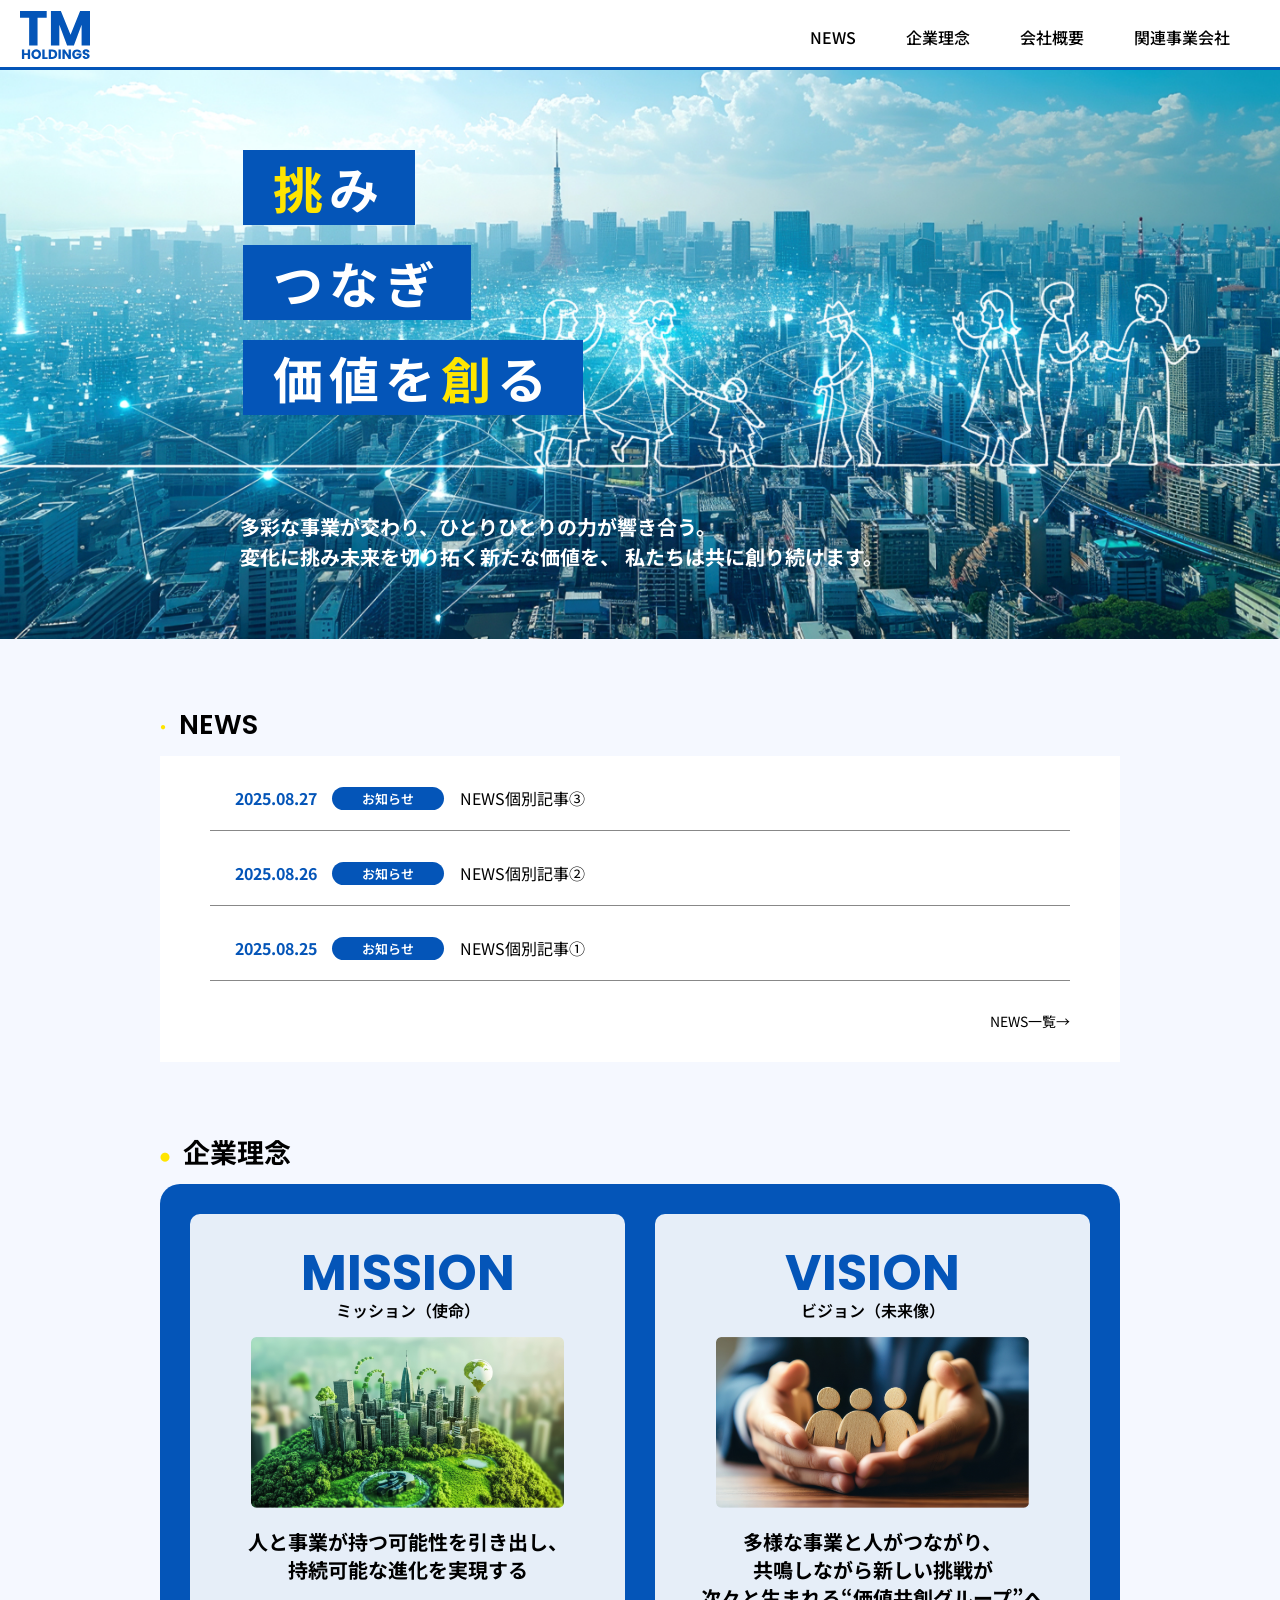
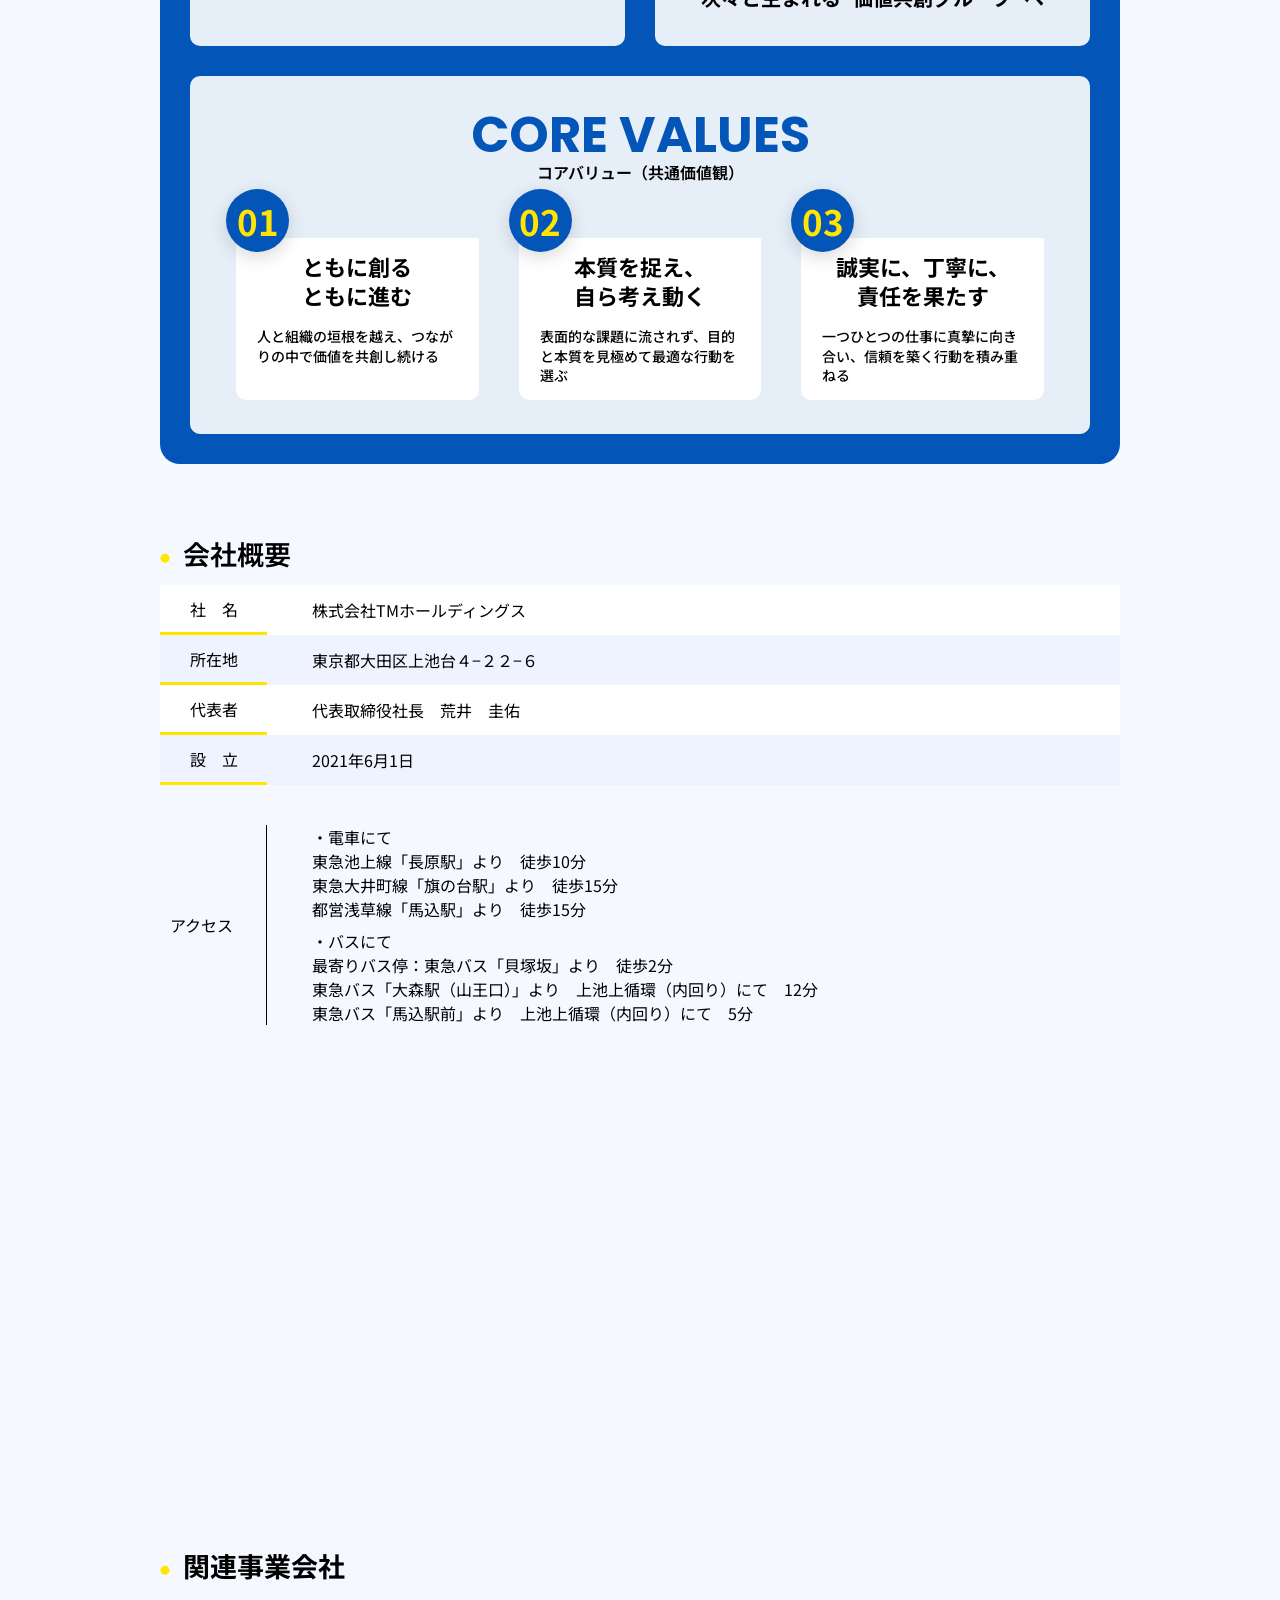
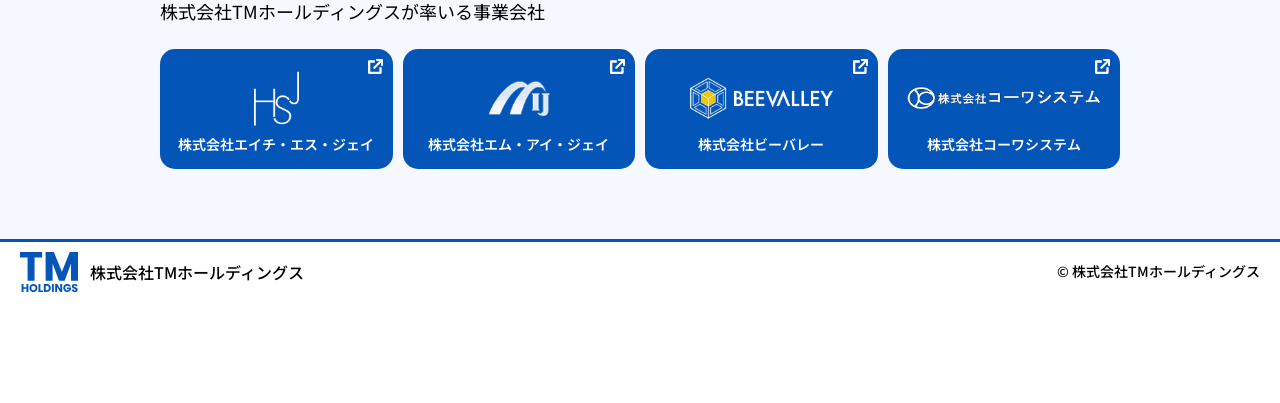
==== index.html @ 0bf6f1c7 "TMホールディングスをまるっとコピー" ====
<!DOCTYPE html>
<html lang="ja">
<head>
  <meta charset="UTF-8">
  <meta name="viewport" content="width=device-width, initial-scale=1.0">
  <meta http-equiv="X-UA-Compatible" content="ie=edge">
  <meta keywords="株式会社TMホールディングス">
  <meta name="description" content="株式会社TMホールディングスのコーポレートサイトです。">
  <link rel="icon" type="image/x-icon" href="favicon.ico">
  <link rel="stylesheet" href="css/common.css">
  <link href="https://fonts.googleapis.com/css2?family=Noto+Sans+JP:wght@500;700&family=Poppins:wght@500;700&display=swap" rel="stylesheet">
  <title>株式会社TMホールディングス</title>
</head>
<body>
  <div class="container">
    <header>
      <div class="header-inner">
        <h1 class="header-image">
          <a href="index.html"><img src="images/logo.svg" alt="株式会社TMホールディングス"></a>
        </h1>
        <button class="hamburger" aria-label="メニューを開く" aria-controls="global-nav" aria-expanded="false">
          <span class="hamburger__bar"></span>
          <span class="hamburger__bar"></span>
        </button>
        <nav id="global-nav">
          <ul>
            <li><a href="news/index.html">NEWS</a></li>
            <li><a href="#vision">企業理念</a></li>
            <li><a href="#overview">会社概要</a></li>
            <li><a href="#group">関連事業会社</a></li>
          </ul>
          <div class="nav-company-logo">
            <img src="images/logo.svg" alt="株式会社TMホールディングス">
          </div>
          <div class="nav-company-text">株式会社TMホールディングス</div>
        </nav>
      </div>
    </header>
    <main>
      <div id="main-image">
        <div id="main-text">
          <div><span>挑</span>み</div><br>
          <div>つなぎ</div><br>
          <div>価値を<span>創</span>る</div>
        </div>
        <div id="sub-text">
          多彩な事業が交わり、ひとりひとりの力が響き合う。<br>
          変化に挑み未来を切り拓く新たな価値を、<br class="pc">
          私たちは共に創り続けます。
        </div>
        <picture>
          <!-- メディアクエリは最終的には変えるので注意 -->
          <source media="(max-width: 1023px)" srcset="images/mainimg-sp.png">
          <img src="images/mainimage-pc.png" alt="株式会社TMホールディングス">
        </picture>
      </div>
      <section id="news">
        <h2>NEWS</h2>
        <div class="news-box">
          <ul class="news-list">
            <li class="news-item">
              <a href="news/news_20250827.html" class="news-link">
                <span class="news-date">2025.08.27</span>
                <span class="news-label">お知らせ</span>
                <span class="news-title">NEWS個別記事③</span>
              </a>
            </li>
            <li class="news-item">
              <a href="news/news_20250826.html" class="news-link">
                <span class="news-date">2025.08.26</span>
                <span class="news-label">お知らせ</span>
                <span class="news-title">NEWS個別記事②</span>
              </a>
            </li>
            <li class="news-item">
              <a href="news/news_20250825.html" class="news-link">
                <span class="news-date">2025.08.25</span>
                <span class="news-label">お知らせ</span>
                <span class="news-title">NEWS個別記事①</span>
              </a>
            </li>
          </ul>
          <div class="news-more">
            <a href="news/index.html" class="more-link">NEWS一覧→</a>
          </div>
        </div>
      </section>
      <section id="vision">
        <h2>企業理念</h2>
        <div class="vision-box">
          <article>
            <h3>MISSION</h3>
            <h4>ミッション（使命）</h4>
            <img src="images/img-mission.png" alt="MISSION">
            <p>
              人と事業が持つ可能性を引き出し、<br>
              持続可能な進化を実現する
            </p>
          </article>
          <article>
            <h3>VISION</h3>
            <h4>ビジョン（未来像）</h4>
            <img src="images/img-vision.png" alt="VISION">
            <p>
              多様な事業と人がつながり、<br>
              共鳴しながら新しい挑戦が<br>
              次々と生まれる“価値共創グループ”へ
            </p>
          </article>
          <article>
            <h3>CORE VALUES</h3>
            <h4>コアバリュー（共通価値観）</h4>
            <div class="value-list">
              <!-- Item 1 -->
              <div class="value-item">
                <div class="value-item-image">
                  <picture>
                    <source media="(max-width: 1023px)" srcset="images/img-core-01-sp.png">
                    <img src="images/img-core-01-pc.png" alt="つながる人々のイメージ" />
                  </picture>
                  <div class="value-item-number">01</div>
                </div>
                <div class="value-item-content">
                  <p class="value-item-title">ともに創る<br>ともに進む</p>
                  <p class="value-item-text">
                    人と組織の垣根を越え、つながりの中で価値を共創し続ける
                  </p>
                </div>
              </div>

              <!-- Item 2 -->
              <div class="value-item">
                <div class="value-item-image">
                  <picture>
                    <source media="(max-width: 1023px)" srcset="images/img-core-02-sp.png">
                    <img src="images/img-core-02-pc.png" alt="考え込むビジネスマンのイメージ" />
                  </picture>
                  <div class="value-item-number">02</div>
                </div>
                <div class="value-item-content">
                  <p class="value-item-title">本質を捉え、<br>自ら考え動く</p>
                  <p class="value-item-text">
                    表面的な課題に流されず、目的と本質を見極めて最適な行動を選ぶ
                  </p>
                </div>
              </div>

              <!-- Item 3 -->
              <div class="value-item">
                <div class="value-item-image">
                  <picture>
                    <source media="(max-width: 1023px)" srcset="images/img-core-03-sp.png">
                    <img src="images/img-core-03-pc.png" alt="建設作業員のイメージ" />
                  </picture>
                  <div class="value-item-number">03</div>
                </div>
                <div class="value-item-content">
                  <p class="value-item-title">誠実に、丁寧に、<br>責任を果たす</p>
                  <p class="value-item-text">
                    一つひとつの仕事に真摯に向き合い、信頼を築く行動を積み重ねる
                  </p>
                </div>
              </div>
            </div>
          </article>
        </div>
      </section>
      <section id="overview">
        <article>
          <h2>会社概要</h2>
          <dl>
            <dt>社　名</dt>
            <dd>株式会社TMホールディングス</dd>
            <dt>所在地</dt>
            <dd>東京都大田区上池台４−２２−６</dd>
            <dt>代表者</dt>
            <dd>代表取締役社長　荒井　圭佑</dd>
            <dt>設　立</dt>
            <dd>2021年6月1日</dd>
          </dl>
          <dl class="access">
            <dt>アクセス</dt>
            <dd>
              <p>
                ・電車にて<br>
                東急池上線「長原駅」より　徒歩10分<br>
                東急大井町線「旗の台駅」より　徒歩15分<br>
                都営浅草線「馬込駅」より　徒歩15分
              </p>
              <p>
                ・バスにて<br>
                最寄りバス停：東急バス「貝塚坂」より　徒歩2分<br>
                東急バス「大森駅（山王口）」より　上池上循環（内回り）にて　12分<br>
                東急バス「馬込駅前」より　上池上循環（内回り）にて　5分
              </p>
            </dd>
          </dl>
          <div class="map">
            <iframe src="https://www.google.com/maps/embed?pb=!1m18!1m12!1m3!1d3244.262719612556!2d139.69921237634466!3d35.59658547261476!2m3!1f0!2f0!3f0!3m2!1i1024!2i768!4f13.1!3m3!1m2!1s0x60188abaa44ad4f7%3A0x8074871534364506!2z44CSMTQ1LTAwNjQg5p2x5Lqs6YO95aSn55Sw5Yy65LiK5rGg5Y-w77yU5LiB55uu77yS77yS4oiS77yWIOODluODqeOCpOOCuuS4iuaxoOWPsA!5e0!3m2!1sja!2sjp!4v1756448625097!5m2!1sja!2sjp" style="border:0;" allowfullscreen="" loading="lazy" referrerpolicy="no-referrer-when-downgrade"></iframe>
          </div>
        </article>
      </section>
      <section id="group">
        <article>
          <h2>関連事業会社</h2>
          <h4>株式会社TMホールディングスが率いる事業会社</h4>
          <ul class="group-list">
            <li class="group-item">
              <a href="https://www.k-hsj.co.jp/" class="group-link" target="_blank">
                <p class="icon-box"><img class="link-icon" src="images/icon-external-link.svg" alt="webサイトを表示"></p>
                <img class="group-logo msj" src="images/logomark-hsj.png" alt="株式会社エイチ・エス・ジェイ">
                <p class="group-name">株式会社エイチ・エス・ジェイ</p>
              </a>
            </li>
            <li class="group-item">
              <a href="https://www.k-mij.com/" class="group-link" target="_blank">
                <p class="icon-box"><img class="link-icon" src="images/icon-external-link.svg" alt="webサイトを表示"></p>
                <img class="group-logo mij" src="images/logomark-mij.png" alt="株式会社エム・アイ・ジェイ">
                <p class="group-name">株式会社エム・アイ・ジェイ</p>
              </a>
            </li>
            <li class="group-item">
              <a href="https://www.bvalley.jp/" class="group-link" target="_blank">
                <p class="icon-box"><img class="link-icon" src="images/icon-external-link.svg" alt="webサイトを表示"></p>
                <img class="group-logo bv" src="images/logomark-beevalley.png" alt="株式会社ビーバレー">
                <p class="group-name">株式会社ビーバレー</p>
              </a>
            </li>
            <li class="group-item">
              <a href="http://www.kowa-sys.co.jp/" class="group-link" target="_blank">
                <p class="icon-box"><img class="link-icon" src="images/icon-external-link.svg" alt="webサイトを表示"></p>
                <img class="group-logo ks" src="images/logomark-kowasys.png" alt="株式会社コーワシステム">
                <p class="group-name">株式会社コーワシステム</p>
              </a>
            </li>
          </ul>
        </article>
      </section>
    </main>
    <footer>
      <div class="logo"><a href="index.html"><img src="images/logo.svg" alt="株式会社TMホールディングス"></a></div>
      <div class="company-name">株式会社TMホールディングス</div>
      <p class="copyright">&copy; 株式会社TMホールディングス</p>
    </footer>
  </div>
  <button class="to-top" aria-label="ページの先頭へ戻る">
    <img src="images/btm-gototop.svg" alt="トップへ戻る" class="to-top__icon" />
  </button>
  <script src="js/common.js"></script>
</body>
</html>
---- css/common.css ----
@charset "UTF-8";
/* =========================================================
   Minimal Reset + Base
========================================================= */

html, body, div, span, applet, object, iframe,
h1, h2, h3, h4, h5, h6, p, blockquote, pre,
a, abbr, acronym, address, big, cite, code,
del, dfn, em, img, ins, kbd, q, s, samp, small, strike, strong, sub, sup, tt, var,
b, u, i, center,
dl, dt, dd, ol, ul, li,
fieldset, form, label, legend,
table, caption, tbody, tfoot, thead, tr, th, td,
article, aside, canvas, details, embed, figure, figcaption,
footer, header, hgroup, menu, nav, output, ruby, section, summary,
time, mark, audio, video, button {
  margin: 0;
  padding: 0;
  border: 0;
  font-size: 100%;
  font-weight: normal;
  vertical-align: baseline;
}

article, aside, details, figcaption, figure,
footer, header, hgroup, main, nav, section { display: block; }

audio, canvas, video { display: inline-block; }

ol, ul { list-style: none; }
blockquote, q { quotes: none; }
blockquote::before, blockquote::after,
q::before, q::after { content: ''; }

img {
  border: 0;
  vertical-align: bottom;
  max-width: 100%;
  height: auto;
}

button, input, textarea, select {
  background: none;
  border: none;
  border-radius: 0;
  font: inherit;
}
button { cursor: pointer; }
input, textarea, select { -webkit-appearance: none; appearance: none; }
input::-moz-focus-inner, button::-moz-focus-inner { border: 0; }

a { text-decoration: none; }
h1, h2, h3, h4, h5, h6 { font-weight: inherit; }

table { border-collapse: collapse; border-spacing: 0; }

:focus { outline: none; }
:focus-visible {
  outline: 2px solid #0455B8;
  outline-offset: 2px;
  border-radius: 4px;
}

*, *::before, *::after { box-sizing: border-box; }

/* =========================================================
   Base settings
========================================================= */
:root {
  font-size: 1vw;
  --header-h: 14.74rem;
  --s1: 1.282rem;
  --s-2: calc(var(--s1) / 2);
  --s2: calc(var(--s1) * 2);
  --s3: calc(var(--s1) * 3);
  --s4: calc(var(--s1) * 4);
  --s5: calc(var(--s1) * 5);
  --s6: calc(var(--s1) * 6);
  --s7: calc(var(--s1) * 7);
  --s8: calc(var(--s1) * 8);
  --s9: calc(var(--s1) * 9);
  --s10: calc(var(--s1) * 10);
  --hb-w:   min(7.051vw, 55px);
  --hb-thk: min(0.573vw, 4.47px);
  --hb-box: min(3.846vw, 30px);
  --hb-color:#0455B8;
  --hb-ease: cubic-bezier(.2,.8,.2,1);
  --font-en: 'Poppins', sans-serif;
}

html { scroll-behavior: smooth; }
html, body { overflow-x: hidden; }

body {
  margin: 0;
  padding: 0;
  background: #fff;
  color: #000;
  font-family: 'Noto Sans JP', sans-serif;
  font-size: 2.564rem; /* 約20px = 2.564 × 7.8px */
  font-weight: 400;
  line-height: 1.5;
}

/* =========================================================
   Layout
========================================================= */
.container {
  width: 100%;
  margin: 0 auto;
  background-color: #F5F8FF;
}

header {
  position: fixed;
  top: 0; left: 0; right: 0;
  width: 100%;
  z-index: 10;
  background-color: #FFFFFF;
}
header h1 {
  width: 100%;
  height: calc(var(--header-h) + 2px);
  margin: 0 auto 0 0;
  padding: 2.308rem var(--s4);
  display: block;
  border-bottom: 0.64rem solid #0455B8;
  position: relative;
  z-index: 10;
}
header h1 img {
  width: 12.821rem;
  height: auto;
}
header h1 img:hover {
  opacity: 0.6;
  transition: opacity 0.3s ease;
}
main {
  margin-top: var(--header-h);
}

/* =========================================================
   Hamburger Button
========================================================= */
.hamburger {
  position:absolute;
  top:4.87rem;
  right:var(--s4);
  width:var(--hb-w);
  height:var(--hb-box);
  z-index:1100;
}
.hamburger__bar{
  position:absolute;
  left:50%;
  top:50%;
  width:var(--hb-w);
  height:var(--hb-thk);
  background:var(--hb-color);
  border-radius:2px;
  transform-origin:50% 50%;
  --offset: calc((var(--hb-box) - var(--hb-thk)) / 2);
  transition: transform .28s var(--hb-ease), opacity .2s var(--hb-ease);
  will-change: transform;
  backface-visibility: hidden;
}
.hamburger__bar:nth-child(1){ transform: translate(-50%, calc(-50% - var(--offset))); }
.hamburger__bar:nth-child(2){ transform: translate(-50%, calc(-50% + var(--offset))); }
.menu-open .hamburger__bar:nth-child(1){ transform: translate(-50%, -50%) rotate(45deg); }
.menu-open .hamburger__bar:nth-child(2){ transform: translate(-50%, -50%) rotate(-45deg); }
/* =========================================================
   Global Nav Overlay（SP）
   - ヘッダー直下から開始
   - 100dvhでアドレスバー出し入れに追従
   - 内側のみスクロール
========================================================= */
#global-nav {
  position: fixed;
  top: calc(var(--header-h, 56px)); /* ← めり込み防止 */
  left: 0; right: 0;
  height: calc(100dvh - (var(--header-h, 56px)));
  overflow-y: auto;
  -webkit-overflow-scrolling: touch;
  overscroll-behavior: contain;
  background: rgba(255,255,255,0.9);
  padding: 16px clamp(16px, 4vw, 24px) max(16px, env(safe-area-inset-bottom));
  text-align: center;
  clip-path: inset(0 0 100% 0);
  transition: clip-path .35s ease, visibility .35s ease;
  pointer-events: none;
  visibility: hidden;
  z-index: 9;
}
.menu-open #global-nav {
  clip-path: inset(0 0 0 0);
  pointer-events: auto;
  visibility: visible;
}
#global-nav ul { display: grid; gap: 2.2rem; }
#global-nav li {
  padding-right: var(--s1);
  border-bottom: 0.256rem solid #0455B8;
}
#global-nav li:hover {
  opacity: 0.6;
  transition: opacity 0.3s ease;
}
#global-nav a {
  display: block;
  position: relative;
  width: 100%;
  padding: var(--s6) var(--s5) var(--s6) 1rem;
  text-align: center;
  color: #000000;
  font-size: var(--s4);
  font-weight: 500;
  line-height: 1.4;
}
#global-nav li a::after {
  content: "";
  position: absolute;
  right: 0.8em;
  top: 50%;
  transform: translateY(-50%) rotate(-45deg);
  border: solid #0455B8;
  border-width: 0 0.64rem 0.64rem 0;
  padding: 0.25em;
}
#global-nav .nav-company-logo {
  width: 15.385rem;
  height: auto;
  margin: var(--s6) auto var(--s2) auto;
}
#global-nav .nav-company-text {
  font-size: 3.205rem;
  font-weight: 500;
  color: #000000;
  line-height: 1.4;
}
body.menu-open { overflow: hidden; }

/* =========================================================
   Sections & Components
========================================================= */
section { margin: 0 var(--s4); }
h2 {
  margin-bottom: 2.949rem;
  font-size: var(--s5);
  font-weight: 600;
}
h2::before {
  font-size: 2.949rem;
  content: "●";
  margin-right: 1.667rem;
  color: #FFE500;
  vertical-align: middle;
}
#main-image {
  margin-bottom: var(--s10);
  position: relative;
  overflow: hidden;
}
#main-image img { display: block; width: 100%; height: auto; }
#main-text {
  position: absolute;
  top: 6.79rem;
  left: 6.79rem;
}
#main-text div {
  font-size: 8.46rem;
  font-weight: bold;
  margin-bottom: 3.405rem;
  padding: 0 4.487rem;
  background-color: #0455B8;
  display: inline-block;
  letter-spacing: 0.6rem;
  color: #FFFFFF;
}
#main-text span { font-weight: bold; color: #FFE500; }
#sub-text {
  position: absolute;
  bottom: 4.487rem;
  left: 6.79rem;
  font-size: 3.205rem;
  font-weight: bold;
  color: #FFFFFF;
}
#news {
  margin-bottom: 13.46rem;
  scroll-margin-top: var(--header-h);
}
#news h2 { font-family: var(--font-en); }
#news .news-box { padding: var(--s4) var(--s2); background-color: #FFFFFF; }
#news .news-more { text-align: right; font-size: 3.205rem; }
#news .news-more a { color: #000000; }
#news .news-more:hover {
  opacity: 0.6;
  transition: opacity 0.3s ease;
}
.news-item {
  list-style: none;
  border-bottom: 0.128rem solid #888888;
  margin-bottom: var(--s3);
  padding: 0 var(--s2) var(--s2) var(--s2);
}
.news-item:hover {
  opacity: 0.6;
  transition: opacity 0.3s ease;
}
.news-link {
  text-decoration: none;
  color: inherit;
  display: flex;
  flex-wrap: wrap;
  align-items: center;
  gap: 1.538rem;
}
.news-date { font-weight: bold; font-size: var(--s3); color: #0455B8; }
.news-label {
  background-color: #0455B8;
  color: #fff;
  font-size: 2.821rem;
  font-weight: 600;
  padding: 0 4.5rem;
  border-radius: 127.9rem;
}
.news-title {
  width: 100%;
  margin-top: 1.026rem;
  font-size: 3.59rem;
  color: #000;
  line-height: 1.4;
}
#vision {
  margin-bottom: 13.46rem;
  scroll-margin-top: var(--header-h);
}
#vision h2 { font-weight: 700; }
#vision h3 { font-family: var(--font-en); font-weight: 700; }
#vision h4 { font-weight: 600; }
.vision-box {
  padding: var(--s3);
  border-radius: 2.564rem;
  background-color: #0455B8;
}
.vision-box article {
  margin-bottom: var(--s3);
  padding: var(--s4);
  border-radius: 1.282rem;
  background-color: rgba(255, 255, 255, 0.9);
  text-align: center;
}
.vision-box article:last-of-type { margin-bottom: 0; }
.vision-box article h3 {
  font-size: var(--s7);
  font-weight: 700;
  color: #0455B8;
  line-height: 1;
}
.vision-box article h4 {
  margin-bottom: 2.821rem;
  font-size: 3.205rem;
  font-weight: 600;
}
.vision-box article p {
  margin-top: var(--s3);
  font-size: var(--s3);
  font-weight: 700;
  line-height: 1.4;
}
.value-item {
  display: flex;
  align-items: stretch;
  margin-bottom: var(--s3);
}
.value-item:last-child { margin-bottom: 0; }
.value-item-image{
  position: relative;
  flex: 0 0 40%;
  overflow: visible;
}
.value-item-image img{ width: 71.795rem; height: auto; }
.value-item-number {
  position: absolute;
  top: -1.538rem;
  left: -1.538rem;
  width: var(--s9);
  height: var(--s9);
  border-radius: 50%;
  background: #0455B8;
  color: #FFE500;
  display: grid;
  place-items: center;
  font-weight: 700;
  font-size: var(--s5);
  line-height: 1;
  box-shadow: 0 0.513rem 1.795rem rgba(0,0,0,.15);
  z-index: 1;
}
.value-item-content{
  flex: 1;
  background: #fff;
  border-radius: 0 2.051rem 2.051rem 0;
  padding: 2.564rem;
  display: grid;
  gap: 1.795rem;
  align-content: center;
  text-align: left;
}
.value-item-content .value-item-title{
  margin-top: 0;
  font-weight: 700;
  font-size: 4.487rem;
  line-height: 1.3;
}
.value-item-content .value-item-text{
  margin-top: 0;
  font-size: 2.949rem;
  font-weight: 500;
}
#overview {
  margin-bottom: 13.46rem;
  scroll-margin-top: var(--header-h);
}
#overview dl {
  display: grid;
  grid-template-columns: 13.718rem 1fr;
  font-size: 3.205rem;
  font-weight: 500;
  margin-bottom: var(--s4);
}
#overview dt {
  display: flex;
  height: var(--s9);
  justify-content: center;
  align-items: center;
  border-bottom: solid 0.769rem #FFE500;
  text-align: justify;
}
#overview dd {
  display: flex;
  height: var(--s9);
  align-items: center;
  padding-left: 4.487rem;
}
#overview dt:nth-of-type(odd),
#overview dt:nth-of-type(odd) + dd { background: #FFFFFF; }
#overview dt:nth-of-type(even),
#overview dt:nth-of-type(even) + dd { background: #EEF3FF; }
#overview dl.access {
  display: grid;
  grid-template-columns: 16rem 1fr;
  align-items: stretch;
  gap: 0.75rem 0;
  margin-bottom: var(--s4);
}
#overview .access dt {
  border-right: solid 1px #000000;
  border-bottom: none;
  display: flex;
  height: auto;
  align-items: center;
  justify-content: flex-start;
  padding: .8rem 1rem;
  text-align: left;
  background-color: transparent;
}
#overview .access dd {
  display: flex;
  flex-direction: column;
  align-items: flex-start;
  gap: 0.75rem;
  height: auto;
  background-color: transparent;
}
#overview .access dt:nth-of-type(odd) + dd {
  background-color: transparent;
}
.map iframe {
  width: 100%;
  aspect-ratio: 4 / 3; /* 元の960×400の比率を再現 */
  display: block;
}
#group {
  margin-bottom: 13.46rem;
  scroll-margin-top: var(--header-h);
}
#group h2 { font-weight: 700; }
#group h4 { margin-bottom: var(--s3); }
#group .group-list {
  display: grid;
  grid-template-columns: repeat(2, 1fr);
  gap: 3.205rem var(--s3);
  list-style: none;
  padding: 0;
  margin: 0;
}
#group .group-item {
  position: relative;
  padding: 1rem 0 2rem 0;
  text-align: center;
  height: 22.436rem;
  background-color: #0455B8;
  border-radius: 1.923rem;
  color: #FFFFFF;
}
#group .group-item:hover {
  opacity: 0.6;
  transition: opacity 0.3s ease;
}
#group .group-item a:link,
#group .group-item a:visited,
#group .group-item a:hover,
#group .group-item a:active { color: #FFFFFF; }
#group .group-link .icon-box {
  width: 3.205rem;
  position: absolute;
  top: 1.923rem;
  right: 1.923rem;
}
#group .group-link .icon-box img { width: 100%; height: auto; }
.group-link {
  display: grid;
  grid-template-rows: 4fr 1fr;
  justify-items: center;
  align-items: center;
  height: 100%;
  text-align: center;
}
.group-logo.msj { width: 8.326rem; height: 10.243rem; }
.group-logo.mij { width: 11.895rem; height: 6.864rem; }
.group-logo.bv  { width: 27.378rem; height: 7.797rem; }
.group-logo.ks  { width: 36.262rem; height: 5.801rem; }
.group-name { font-size: var(--s2); font-weight: 600; }
footer {
  width: 100%;
  padding-top: var(--s3);
  border-top: 0.64rem solid #0455B8;
  background-color: #FFFFFF;
  text-align: center;
}
footer .logo {
  width: 15.385rem;
  height: 10.513rem;
  margin: 0 auto var(--s1) auto;
}
footer .logo:hover {
  opacity: 0.6;
  transition: opacity 0.3s ease;
}
footer .company-name {
  font-size: 3.205rem;
  font-weight: 500;
  margin-bottom: var(--s4);
}
footer .copyright {
  font-size: 2.308rem;
  font-weight: 500;
  margin-bottom: var(--s3);
}
.to-top {
  position: fixed;
  right: var(--s3);
  bottom: max(var(--s3), calc(env(safe-area-inset-bottom) + 12px));
  width: var(--s8);
  height: var(--s8);
  z-index: 20;
  cursor: pointer;
  opacity: 0;
  pointer-events: none;
  transition: opacity 0.3s ease;
}
.to-top.show {
  opacity: 1;
  pointer-events: auto;
}
.to-top:hover {
  opacity: 0.6;
  transition: opacity 0.3s ease;
}

/* ニュースページ */
/* パンくずリスト */
.breadcrumb {
  margin: 0 var(--s4) var(--s6) var(--s4);
  padding-top: var(--s4);
}
.breadcrumb ul {
  list-style: none;
  padding: 0;
  margin: 0;
  display: flex;
}
.breadcrumb li {
  font-size: var(--s3);
  font-weight: 500;
}
.breadcrumb li a {
  color: #000000;
  text-decoration: none;
}
.breadcrumb li a:hover {
  opacity: 0.6;
  transition: opacity 0.3s ease;
}
.breadcrumb li + li::before {
  content: ">";
  margin: 0 1rem;
  color: #000000;
}
section#newsindex{
    margin: 0;
}
#newsindex {
  margin-bottom: 13.46rem;
  scroll-margin-top: var(--header-h);
}
#newsindex h2 {
  margin: 0 var(--s4) var(--s3) var(--s4);
  font-family: var(--font-en);
}
#newsindex .news-box { padding: var(--s4); background-color: #FFFFFF; }
#newsindex .news-item {
  list-style: none;
  border-bottom: 0.128rem solid #888888;
  margin-bottom: var(--s3);
  padding: 0 var(--s2) var(--s2) var(--s2);
}
#newsindex .news-item:hover {
  opacity: 0.6;
  transition: opacity 0.3s ease;
}
#newsindex .news-link {
  text-decoration: none;
  color: inherit;
  display: flex;
  flex-wrap: wrap;
  align-items: center;
  gap: 1.538rem;
}
#newsindex .news-date { font-weight: bold; font-size: var(--s3); color: #0455B8; }
#newsindex .news-label {
  background-color: #0455B8;
  color: #fff;
  font-size: 2.821rem;
  font-weight: 600;
  padding: 0 4.5rem;
  border-radius: 127.9rem;
}
#newsindex .news-title {
  width: 100%;
  margin-top: 1.026rem;
  font-size: 3.59rem;
  color: #000;
  line-height: 1.4;
}
.pagination {
  display: flex;
  justify-content: center;
  align-items: center;
  gap: var(--s6);
  margin: var(--s5) 0 0 0;
}
.pagination a {
  font-size: 3.205rem;
  color: #000000;
  text-decoration: none;
  font-family: var(--font-en);
}
.pagination a.active {
  color: #0455B8;
}
.pagination a.prev {
  font-size: var(--s4);
}
.pagination a:hover {
  opacity: 0.6;
  transition: opacity 0.3s ease;
}
.to-site-top {
  width: 53.846rem;
  height: 14.872rem;
  margin: 13.333rem auto;
  position: relative;
  display: flex;
  justify-content: center;
  align-items: center;
  background-color: #0455B8;
  border-radius: var(--s2);
  font-size: 3.590rem;

}
.to-site-top:hover {
  opacity: 0.6;
  transition: opacity 0.3s ease;
}
.to-site-top a {
  width: 100%;          /* divいっぱいに広げる */
  height: 100%;
  display: flex;
  justify-content: center;
  align-items: center;
  text-align: center;
  color: #FFFFFF;
}
.to-site-top a::after {
  content: "→";
  font-size: var(--s4);
  color: #FFE500;
  position: absolute;
  right: var(--s3);
}
/* ニュース詳細 */
section#newsdetail {
    margin: 0;
}
#newsdetail {
  margin-bottom: 13.46rem;
  scroll-margin-top: var(--header-h);
}
#newsdetail h2 {
  margin: 0 var(--s4) var(--s3) var(--s4);
  font-family: var(--font-en);
}
#newsdetail .news-box { padding: var(--s4); background-color: #FFFFFF; }
#newsdetail h3 {
  list-style: none;
  border-bottom: 0.128rem solid #888888;
  margin-bottom: var(--s3);
  padding: 0 0 var(--s5) 0;
  font-size: var(--s4);
  font-weight: 500;
}
#newsdetail .news-info {
  margin-bottom: var(--s5);
  display: flex;
  justify-content: flex-end;
  align-items: center;
  gap: 0.8em;
}
#newsdetail .news-item:hover {
  opacity: 0.6;
  transition: opacity 0.3s ease;
}
#newsdetail .news-link {
  text-decoration: none;
  color: inherit;
  display: flex;
  flex-wrap: wrap;
  align-items: center;
  gap: 1.538rem;
}
#newsdetail .news-date { font-weight: bold; font-size: var(--s3); color: #0455B8; }
#newsdetail .news-label {
  background-color: #0455B8;
  color: #fff;
  font-size: 2.821rem;
  font-weight: 600;
  padding: 0 4.5rem;
  border-radius: 127.9rem;
}
#newsdetail .news-content {
  font-size: 3.590rem;
  line-height: 1.8;
}
#newsdetail .news-content p{
  margin-bottom: var(--s4);
}
#newsdetail .news-img {
  margin: 0 auto var(--s4) auto;
  text-align: center;
}

/* =========================================================
   Breakpoints
========================================================= */
@media (min-width: 1024px) {
  :root {
    font-size: clamp(10px, 100vw / 144, 20px);
  }
  body { overflow: auto !important; }
  html, body, .container { overflow: initial; }
  header {
    height: 70px;
    position: -webkit-sticky;
    position: sticky;
    top: 0;
    z-index: 20;
    background: #FFFFFF;
    border-bottom: 3px solid #0455B8;
  }
  header h1 {
    width: 70px;
    display: flex;
    align-items: center;
    border-bottom: none;
    margin: 0;
    padding: 0;
    z-index: 40;
  }
  .hamburger { display: none; }
  header .nav-company-logo,
  header .nav-company-text { display: none; }
  .header-inner {
    height: 70px;
    position: relative;
    display: block;
    padding: 0 50px 0 20px;
    display: flex;
    align-items: center;
    justify-content: space-between;
  }
  header h1 img {
    width: 70px;
    height: auto;
    display: block;
  }
  #global-nav {
    position: absolute;
    top: auto;
    left: 0;
    right: 0;
    height: auto;
    padding: 0 50px 0 0;
    background: transparent;
    clip-path: none !important;
    visibility: visible !important;
    pointer-events: auto !important;
    overflow: visible;
    text-align: center;
    z-index: 20;
  }
  #global-nav ul {
    display: flex;
    justify-content: flex-end;
    align-items: center;
    gap: 50px;
  }
  #global-nav li {
    padding-right: 0;
    border-bottom: 0;
  }
  #global-nav a {
    display: inline-block;
    width: auto;
    padding: 0.8rem 0;
    font-size: 16px;
    color: #000000;
  }
  #global-nav li a::after { content: none; }
  main { margin-top: 0; }
  #main-text {
    position: absolute;
    top: 8rem;
    left: 24.300rem;
  }
  #main-image {
    margin-bottom: 66px;
  }
  #main-text div {
    font-size: 5rem;
    font-weight: bold;
    margin-bottom: 2rem;
    padding: 0 3rem;
    background-color: #0455B8;
    display: inline-block;
    letter-spacing: 0.6rem;
    color: #FFFFFF;
  }
  #sub-text {
    position: absolute;
    bottom: 6.7rem;
    left: 24rem;
    font-size: 2rem;
    font-weight: bold;
    color: #FFFFFF;
  }
  #sub-text .pc {
    display: none;
  }
  #news,
  #vision,
  #overview,
  #group {
    width: 960px;
    margin: 0 auto 70px auto;
  }
  h2 {
    margin-bottom: 11px;
    font-size: 27px;
  }
  h2::before {
    font-size: 10px;
    margin-right: 13px;
}
  #news .news-box {
    padding: 30px 50px;
    background-color: #FFFFFF;
  }
  .news-item {
    list-style: none;
    border-bottom: 1px solid #888888;
    margin-bottom: 30px;
    padding: 0 25px 20px 25px;
  }
  .news-date {
    font-size: 16px;
  }
  .news-label {
    font-size: 13px;
    padding: 2px 30px;
    border-radius: 20px;
  }
  .news-title {
    width: auto;
    max-width: 70%;
    margin-top: 0;
    font-size: 16px;
  }
  #news .news-more {
    text-align: right;
    font-size: 14px;
  }
  .vision-box {
    padding: 30px;
    border-radius: 20px;
    background-color: #0455B8;
  }
  #vision .vision-box {
    display: grid;
    grid-template-columns: 1fr 1fr;
    gap: 30px;
  }
  #vision .vision-box > article:nth-of-type(1),
  #vision .vision-box > article:nth-of-type(2) {
    grid-column: auto;
  }
  #vision .vision-box > article:nth-of-type(3) {
    grid-column: 1 / -1;
  }
  .vision-box article h3 {
    font-size: 50px;
    font-family: var(--font-en);
    font-weight: 700;
    color: #0455B8;
    line-height: 1;
  }
  .vision-box article h4 {
    margin-bottom: 15px;
    font-size: 16px;
    font-weight: 600;
  }
  .vision-box article {
    margin-bottom: 0;
    padding: 34px 0 34px 0;
    border-radius: 10px;
  }
  .vision-box article img {
    width: 313px;
    height: auto;
    margin: 0 auto;
  }
  .vision-box article p {
    margin-top: 20px;
    font-size: 20px;
    font-weight: 700;
    line-height: 1.4;
  }
  .value-list {
    padding: 0 46px;
    display: flex;
    gap: 40px;
    justify-content: space-between;
  }
  .value-item {
    flex: 1 1 0;
    margin-bottom: 0;
  }
  .value-item {
  display: flex;
  flex-direction: column;
  align-items: center;
  }
  .value-item-image,
  .value-item-content {
    flex: none;
    width: 100%;
  }
  .value-item-number {
    position: absolute;
    top: -10px;
    left: -10px;
    width: 63px;
    height: 63px;
    font-size: 35px;
    z-index: 1;
  }
  .value-item-content {
    min-height: 162px;
    border-radius: 0 0 10px 10px;
    padding: 14px 21px;
    display: grid;
    align-content: flex-start;
    gap: 18px;
  }
  .value-item-content .value-item-title {
    font-size: 22px;
    text-align: center;
  }
  .value-item-content .value-item-text {
    font-size: 14px;
  }
  #overview dl {
    margin-bottom: 40px;
    grid-template-columns: 107px 1fr;
    align-items: stretch;
    font-size: 16px;
  }
  #overview dt,
  #overview dd {
    height: 50px;
  }
  #overview dt {
    border-bottom: solid 3px #FFE500;
  }
  #overview dl.access {
    display: grid;
    grid-template-columns: 107px 1fr;
    align-items: stretch;
    gap: 0.75rem 0;
  }
  #overview .access dt {
    border-right: solid 1px #000000;
    border-bottom: none;
    display: flex;
    height: auto;
    align-items: center;
    justify-content: flex-start;
    padding: .8rem 1rem;
    text-align: left;
    background-color: transparent;
  }
  #overview .access dd {
    display: flex;
    flex-direction: column;
    align-items: flex-start;
    gap: 0.75rem;
    height: auto;
    background-color: transparent;
  }
  #overview .access dt:nth-of-type(odd) + dd {
    background-color: transparent;
  }
  .map iframe {
  width: 100%;
  aspect-ratio: 24 / 10; /* 元の960×400の比率を再現 */
  display: block;
}
  #group h4 {
    font-size: 18px;
    margin-bottom: 24px;
  }
  #group .group-list {
    grid-template-columns: repeat(4, 1fr);
    gap: 10px;
  }
  #group .group-item {
    padding: 14px 0;
    height: 120px;
    border-radius: 15px;
  }
  #group .group-link .icon-box {
    width: 15px;
    height: 15px;
    position: absolute;
    top: 10px;
    right: 10px;
    line-height: 0;
  }
  #group .group-link .icon-box img {
    display: block;
    width: 100%;
    height: auto;
  }
  .group-logo.msj { width: 45px; height: 55px; }
  .group-logo.mij { width: 64px; height: 37px; }
  .group-logo.bv  { width: 151px; height: 43px; }
  .group-logo.ks  { width: 200px; height: 32px; }
  .group-name { font-size: 14px;}
  footer {
    display: flex;
    align-items: center;
    justify-content: space-between;
    padding: 10px 20px;
    border-top: 3px solid #0455B8;
    background-color: #FFFFFF;
  }
  footer .logo,
  footer .company-name {
    display: inline-block;
  }
  footer .logo {
    width: 58px;
    height: 40px;
    margin: 0;
  }
  footer .logo img {
    display: block;
    width: 100%;
    height: auto;
  }
  footer .company-name {
    margin-left: 12px;
    margin-bottom: 0;
    font-size: 16px;
    font-weight: 500;
    vertical-align: middle;
  }
  footer .copyright {
    margin-left: auto;
    margin-bottom: 0;
    font-size: 14px;
    vertical-align: middle;
  }
  .to-top {
    right: 50px;
    bottom: 70px;
    width: 50px;
    height: 50px;
  }
  /* ニュースページ */
  /* パンくずリスト */
  .breadcrumb {
    width: 960px;
    margin: 0 auto 46px auto;
    padding-top: 20px;
  }
  .breadcrumb li {
    font-size: 15px;
  }
  section#newsindex{
    width: 960px;
    margin: 0 auto 70px auto;
    scroll-margin-top: var(--header-h);
  }
  #newsindex h2 {
    margin: 0 auto 26px auto;
    font-size: 40px;
  }
  #newsindex .news-box { padding: 30px 50px; }
  #newsindex .news-item {
    border-bottom: 1px solid #888888;
    margin-bottom: 20px;
    padding: 0 25px 20px 25px;
  }
  #newsindex .news-link {
    gap: 12px;
  }
  #newsindex .news-date {
    font-size: 16px;
  }
  #newsindex .news-label {
    font-size: 13px;
    padding: 2px 30px;
    border-radius: 20px;
  }
  #newsindex .news-title {
    width: auto;
    max-width: 70%;
    margin-top: 0;
    font-size: 16px;
  }
  .pagination {
    gap: 28px;
    margin: 30px 0 0 0;
  }
  .pagination a {
    font-size: 15px;
  }
  .pagination a.prev {
    font-size: 18px;
  }
  .to-site-top {
    width: 253px;
    height: 51px;
    margin: 50px auto 70px auto;
    border-radius: 20px;
    font-size: 16px;
  }
  .to-site-top:hover {
    opacity: 0.6;
    transition: opacity 0.3s ease;
  }
  .to-site-top a::after {
    font-size: 20px;
    right: 25px;
  }
  /* ニュース詳細 */
  section#newsdetail {
    width: 960px;
    margin: 0 auto 70px auto;
    scroll-margin-top: var(--header-h);
  }
  #newsdetail h2 {
    margin: 0 auto 26px auto;
    font-size: 40px;
  }
  #newsdetail .news-box { padding: 30px 50px; }
  #newsdetail h3 {
    border-bottom: 1px solid #888888;
    margin-bottom: 20px;
    padding: 0 0 24px 0;
    font-size: 23px;
    font-weight: 500;
  }
  #newsdetail .news-info {
    margin-bottom: 20px;
    display: flex;
    justify-content: flex-end;
    align-items: center;
    gap: 0.8em;
  }
  #newsdetail .news-date {
    font-size: 16px;
  }
  #newsdetail .news-label {
    font-size: 13px;
    padding: 2px 30px;
    border-radius: 20px;
  }
  #newsdetail .news-content {
    font-size: 16px;
    line-height: 1.8;
  }
  #newsdetail .news-content p{
    margin-bottom: 40px;
  }
  #newsdetail .news-img {
    margin: 0 auto 40px auto;
    text-align: center;
}

}
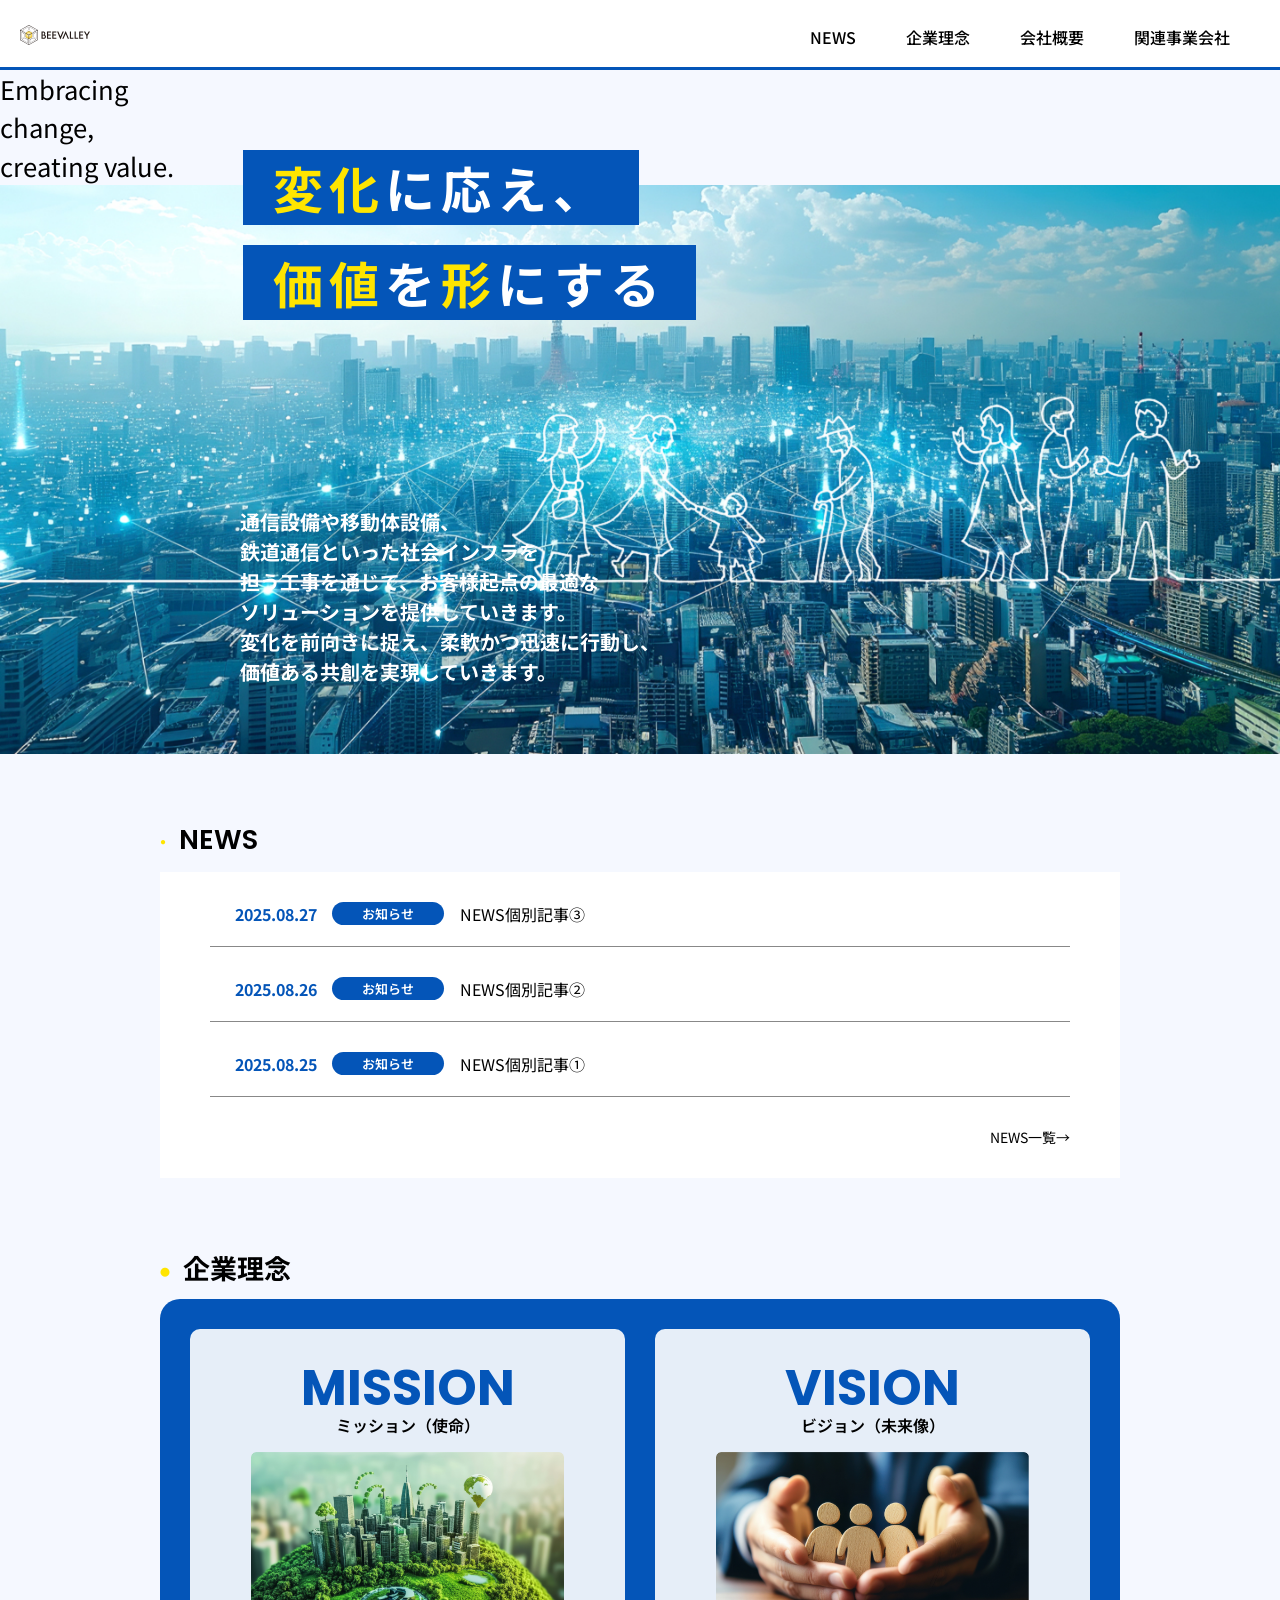
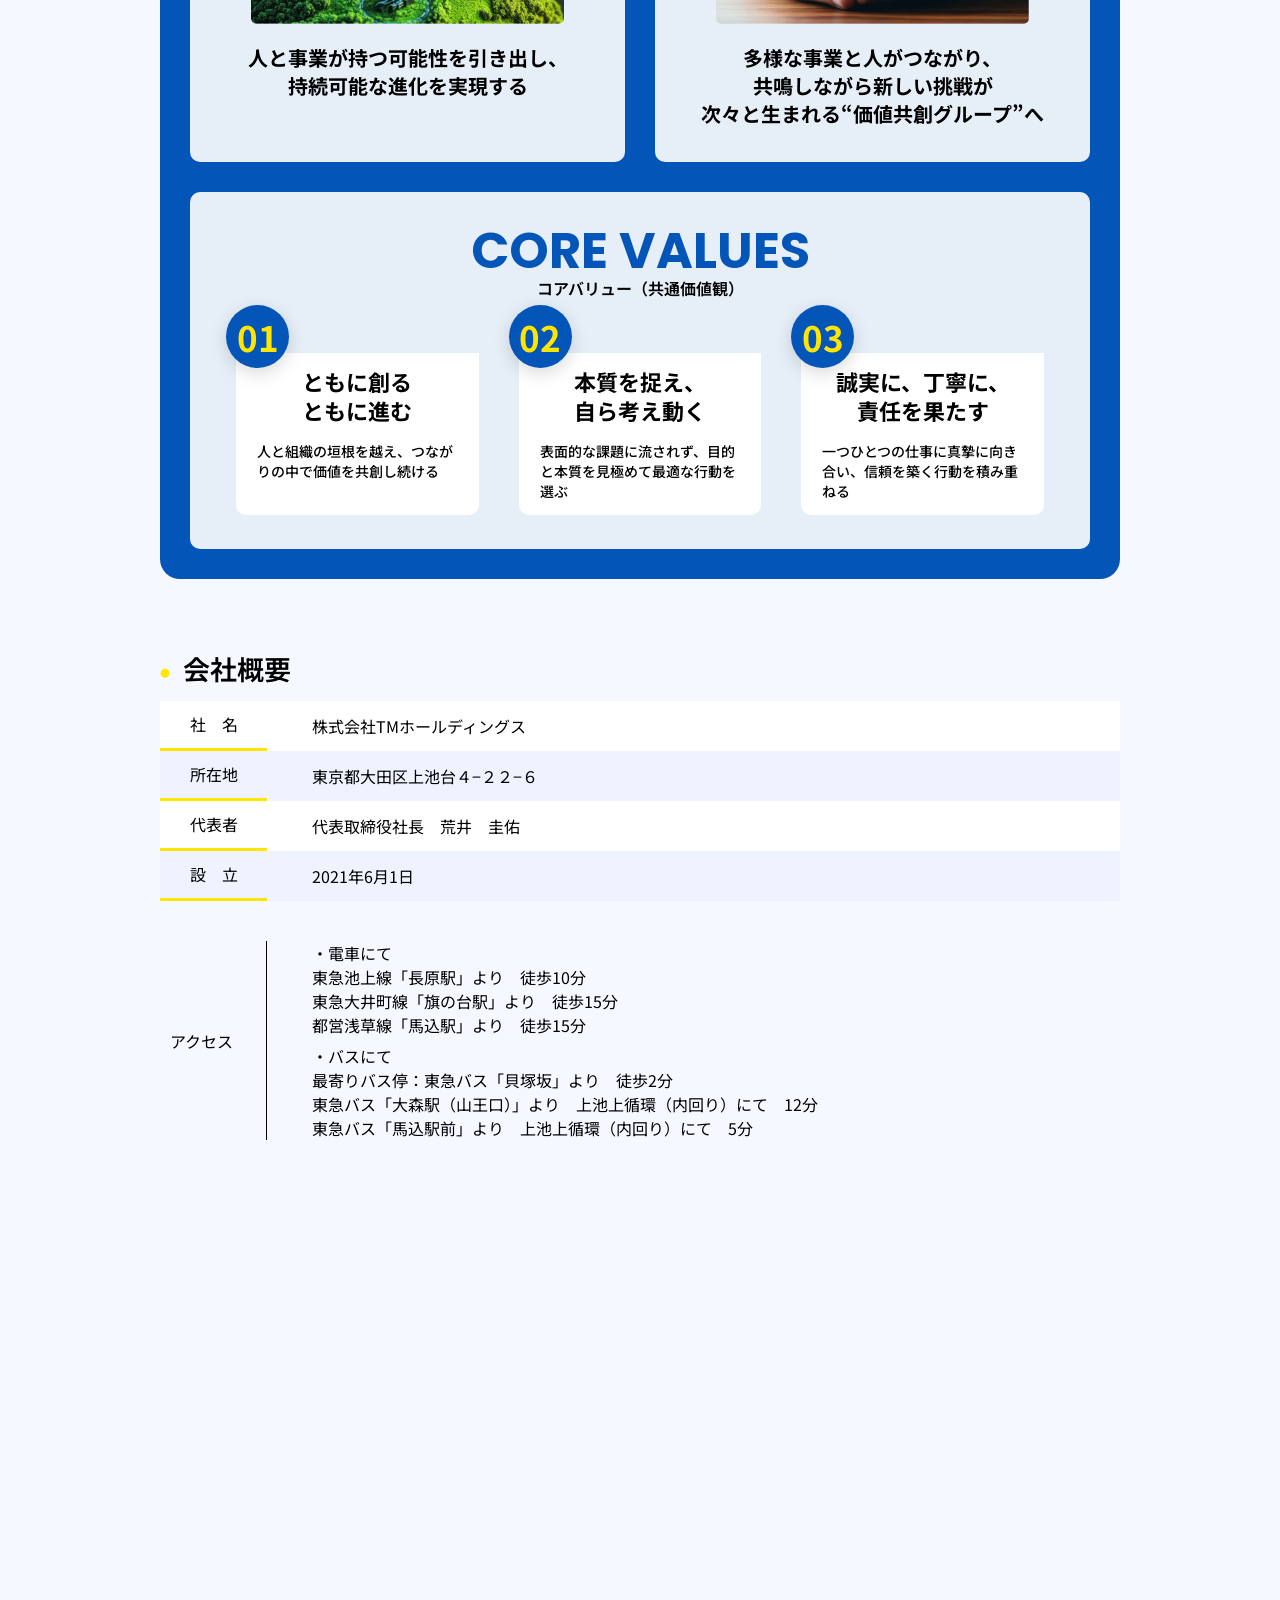
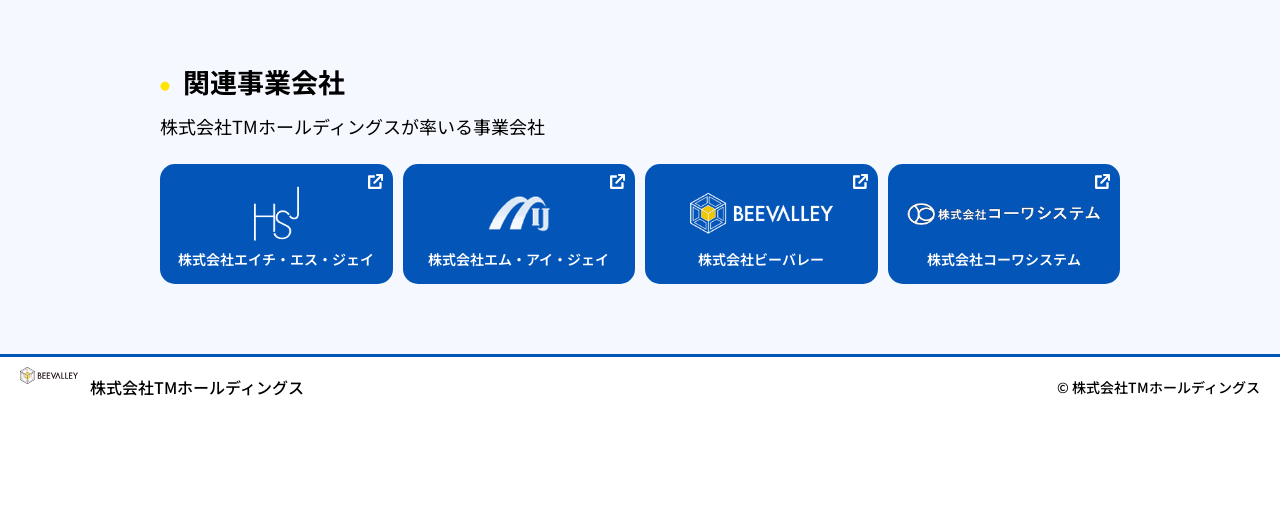
==== commit a645d8f5: "spの途中" ====
--- a/index.html
+++ b/index.html
@@ -30,23 +30,30 @@
             <li><a href="#group">関連事業会社</a></li>
           </ul>
           <div class="nav-company-logo">
-            <img src="images/logo.svg" alt="株式会社TMホールディングス">
+            <img src="images/logo.svg" alt="株式会社 Bee Valley">
           </div>
-          <div class="nav-company-text">株式会社TMホールディングス</div>
+          <div class="nav-company-text">株式会社 Bee Valley</div>
         </nav>
       </div>
     </header>
     <main>
       <div id="main-image">
+        <div id="third-text">
+          Embracing<br>
+          change,<br>
+          creating value.
+        </div>
         <div id="main-text">
-          <div><span>挑</span>み</div><br>
-          <div>つなぎ</div><br>
-          <div>価値を<span>創</span>る</div>
+          <div><span>変化</span>に応え、</div><br>
+          <div><span>価値</span>を<span>形</span>にする</div>
         </div>
         <div id="sub-text">
-          多彩な事業が交わり、ひとりひとりの力が響き合う。<br>
-          変化に挑み未来を切り拓く新たな価値を、<br class="pc">
-          私たちは共に創り続けます。
+          通信設備や移動体設備、<br>
+          鉄道通信といった社会インフラを<br>
+          担う工事を通じて、お客様起点の最適な<br>
+          ソリューションを提供していきます。<br>
+          変化を前向きに捉え、柔軟かつ迅速に行動し、<br>
+          価値ある共創を実現していきます。
         </div>
         <picture>
           <!-- メディアクエリは最終的には変えるので注意 -->
--- a/css/common.css
+++ b/css/common.css
@@ -67,8 +67,8 @@
    Base settings
 ========================================================= */
 :root {
-  font-size: 1vw;
-  --header-h: 14.74rem;
+  font-size: 2vw;
+  --header-h: 9.23rem;
   --s1: 1.282rem;
   --s-2: calc(var(--s1) / 2);
   --s2: calc(var(--s1) * 2);
@@ -122,14 +122,14 @@
   width: 100%;
   height: calc(var(--header-h) + 2px);
   margin: 0 auto 0 0;
-  padding: 2.308rem var(--s4);
+  padding: var(--s1) var(--s2);
   display: block;
   border-bottom: 0.64rem solid #0455B8;
   position: relative;
   z-index: 10;
 }
 header h1 img {
-  width: 12.821rem;
+  width: 22.82rem;
   height: auto;
 }
 header h1 img:hover {
@@ -145,8 +145,8 @@
 ========================================================= */
 .hamburger {
   position:absolute;
-  top:4.87rem;
-  right:var(--s4);
+  top:3.7rem;
+  right:var(--s2);
   width:var(--hb-w);
   height:var(--hb-box);
   z-index:1100;
@@ -184,7 +184,7 @@
   -webkit-overflow-scrolling: touch;
   overscroll-behavior: contain;
   background: rgba(255,255,255,0.9);
-  padding: 16px clamp(16px, 4vw, 24px) max(16px, env(safe-area-inset-bottom));
+  /* padding: 16px clamp(16px, 4vw, 24px) max(16px, env(safe-area-inset-bottom)); */
   text-align: center;
   clip-path: inset(0 0 100% 0);
   transition: clip-path .35s ease, visibility .35s ease;
@@ -197,7 +197,7 @@
   pointer-events: auto;
   visibility: visible;
 }
-#global-nav ul { display: grid; gap: 2.2rem; }
+#global-nav ul { display: grid; gap: 1rem; }
 #global-nav li {
   padding-right: var(--s1);
   border-bottom: 0.256rem solid #0455B8;
@@ -210,10 +210,10 @@
   display: block;
   position: relative;
   width: 100%;
-  padding: var(--s6) var(--s5) var(--s6) 1rem;
+  padding: 3.333rem 3.077rem var(--s3) 0.5rem;
   text-align: center;
   color: #000000;
-  font-size: var(--s4);
+  font-size: var(--s2);
   font-weight: 500;
   line-height: 1.4;
 }
@@ -224,16 +224,16 @@
   top: 50%;
   transform: translateY(-50%) rotate(-45deg);
   border: solid #0455B8;
-  border-width: 0 0.64rem 0.64rem 0;
+  border-width: 0 0.32rem 0.32rem 0;
   padding: 0.25em;
 }
 #global-nav .nav-company-logo {
-  width: 15.385rem;
-  height: auto;
-  margin: var(--s6) auto var(--s2) auto;
+  width: 25rem;
+  /* height: auto; */
+  margin: var(--s3) auto var(--s1) auto;
 }
 #global-nav .nav-company-text {
-  font-size: 3.205rem;
+  font-size: 2.051rem;
   font-weight: 500;
   color: #000000;
   line-height: 1.4;
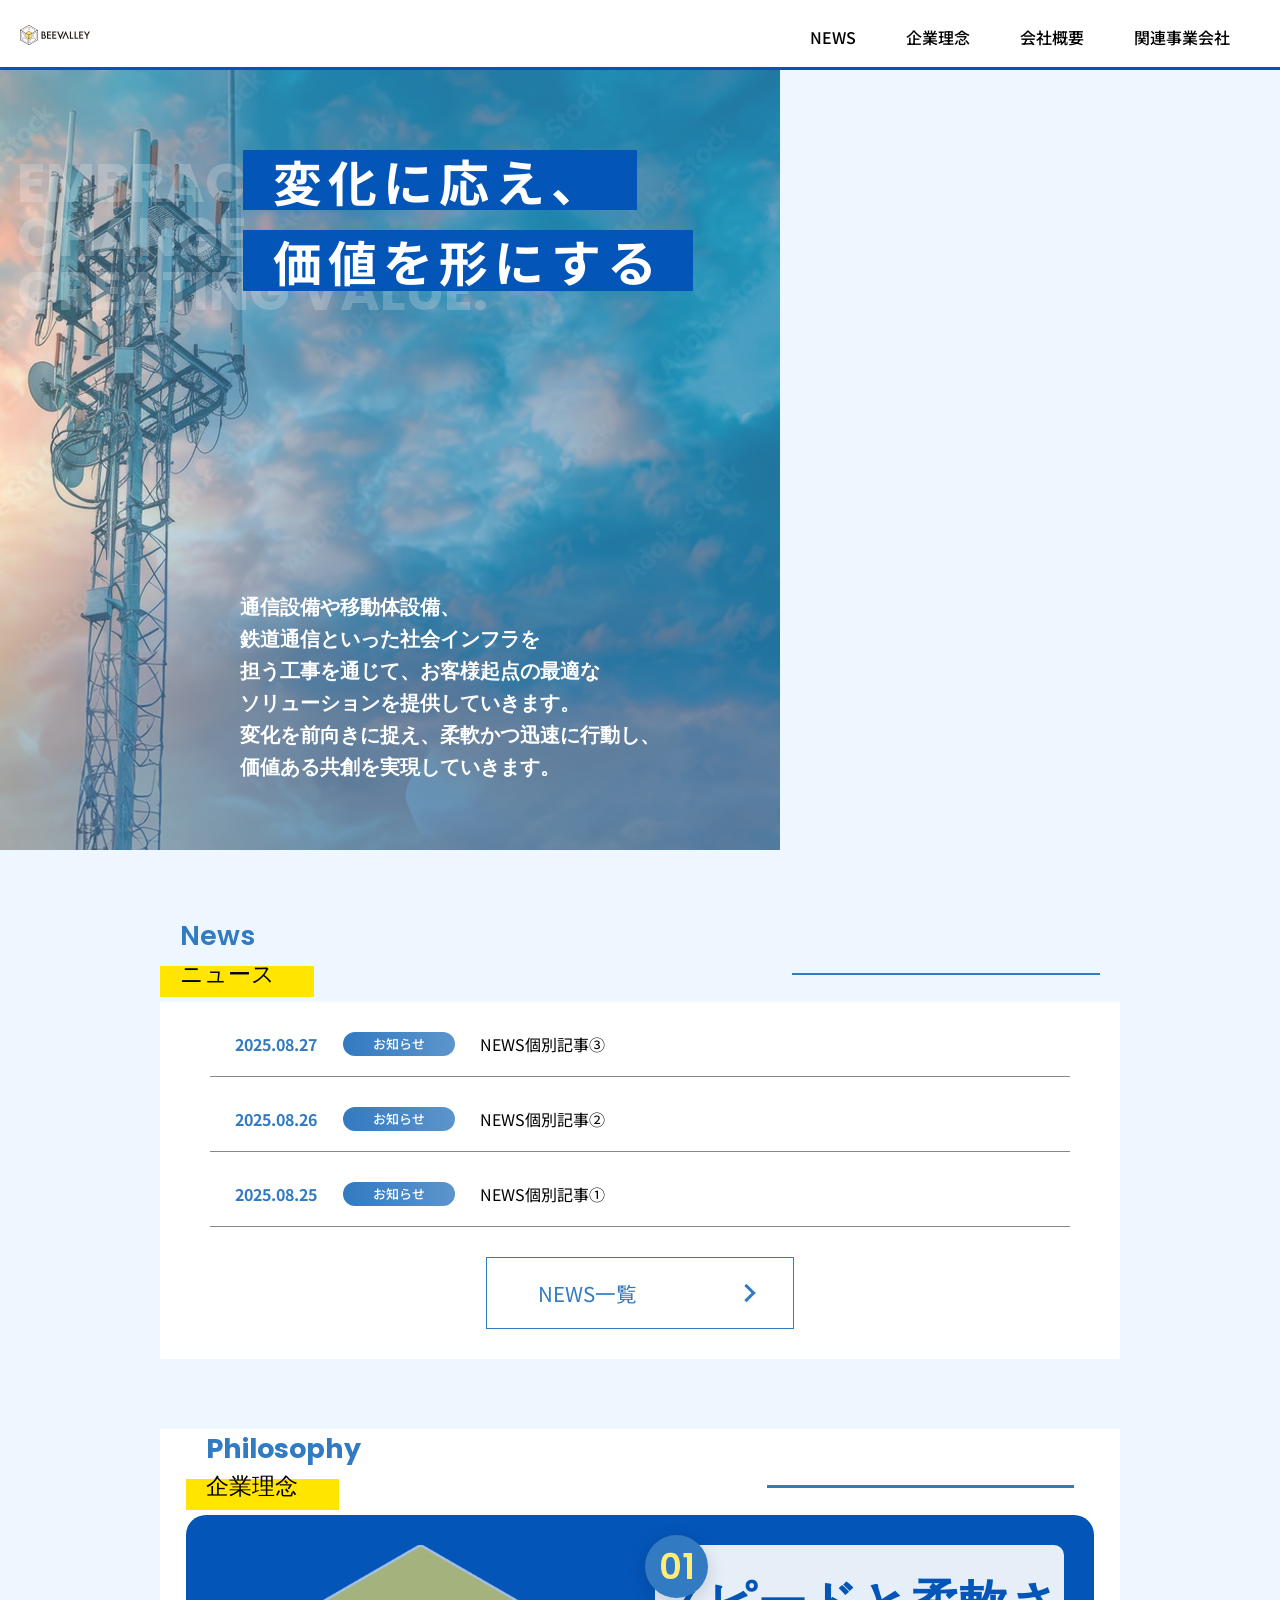
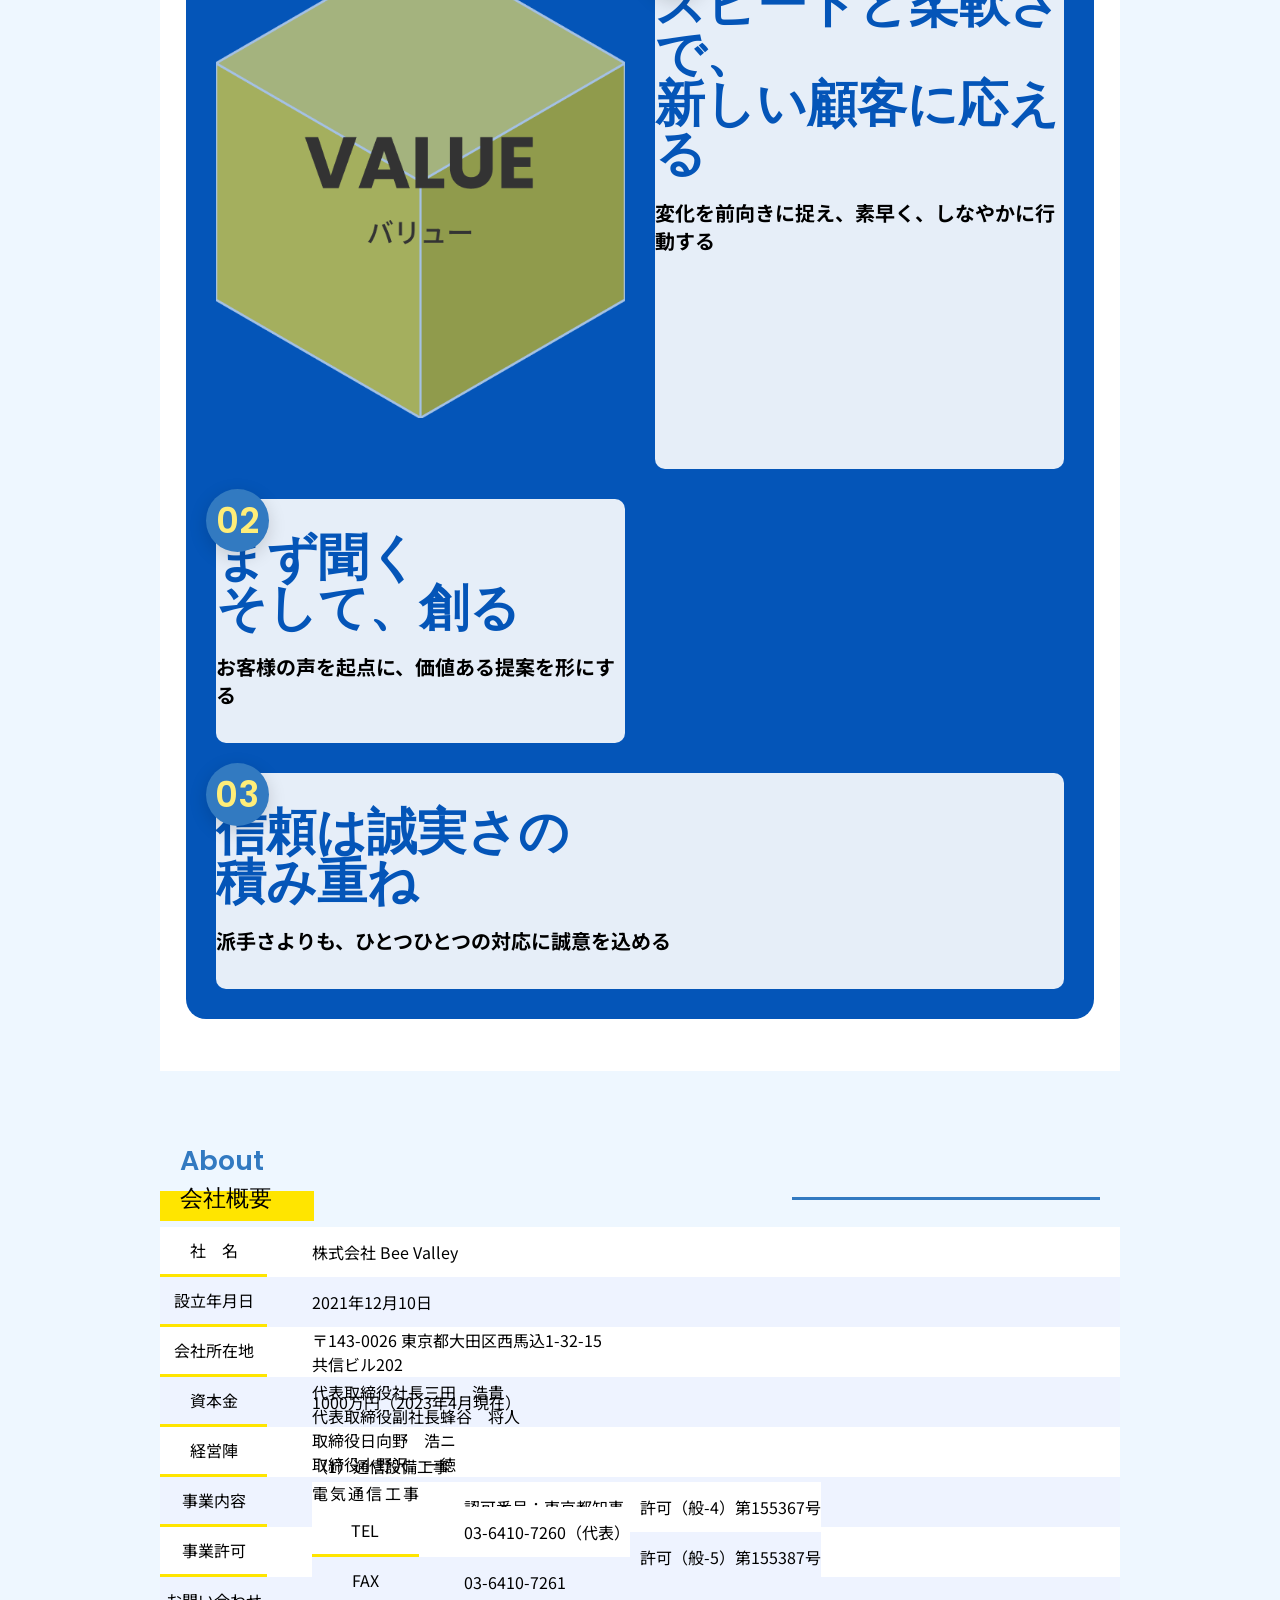
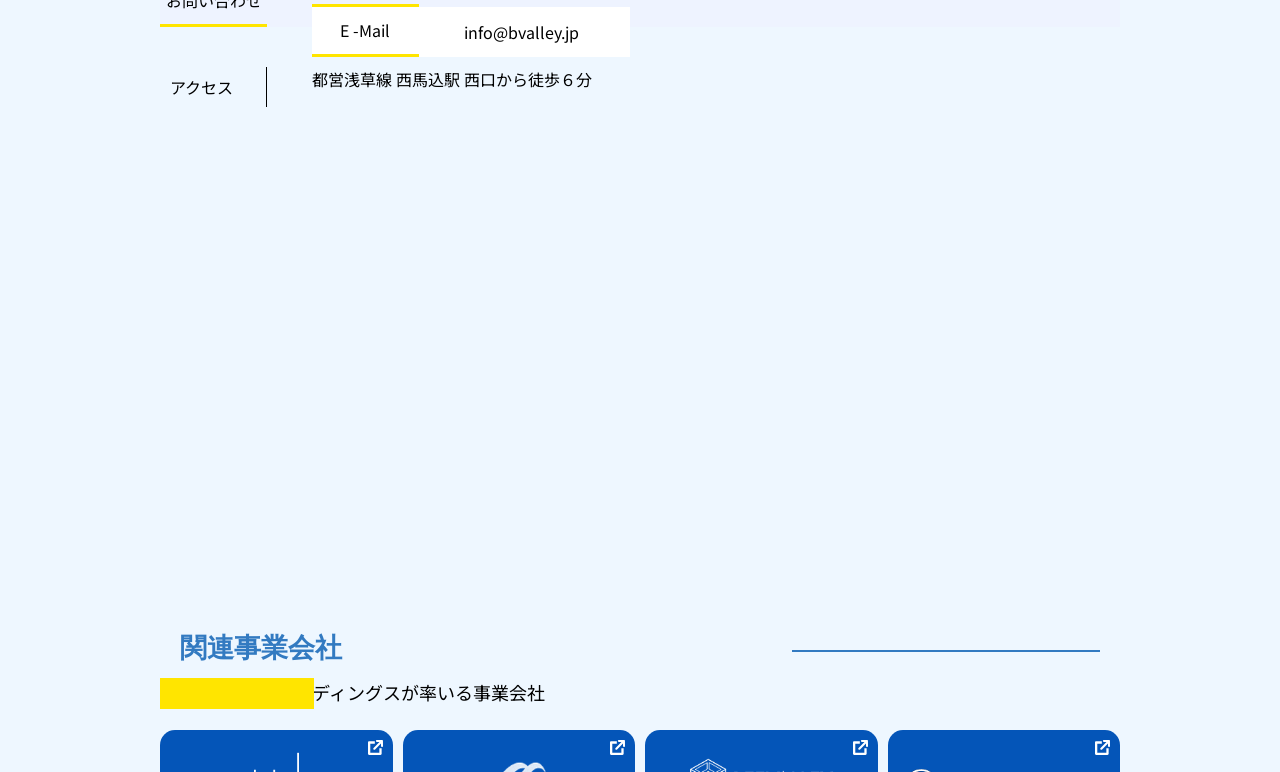
==== commit a84bff59: "spの途中" ====
--- a/index.html
+++ b/index.html
@@ -39,9 +39,9 @@
     <main>
       <div id="main-image">
         <div id="third-text">
-          Embracing<br>
-          change,<br>
-          creating value.
+          EMBRACING<br>
+          CHANGE,<br>
+          CREATING VALUE.
         </div>
         <div id="main-text">
           <div><span>変化</span>に応え、</div><br>
@@ -62,7 +62,10 @@
         </picture>
       </div>
       <section id="news">
-        <h2>NEWS</h2>
+        <h2>
+          News<br>
+          <span>ニュース</span>
+        </h2>
         <div class="news-box">
           <ul class="news-list">
             <li class="news-item">
@@ -88,117 +91,114 @@
             </li>
           </ul>
           <div class="news-more">
-            <a href="news/index.html" class="more-link">NEWS一覧→</a>
+            <a href="news/index.html" class="more-link">NEWS一覧</a>
           </div>
         </div>
       </section>
       <section id="vision">
-        <h2>企業理念</h2>
+        <h2>
+          Philosophy<br>
+          <span>企業理念</span>
+        </h2>
         <div class="vision-box">
+          <div class="vision-box-img">
+            <img src="images/img-value.png" alt="VALUE">
+          </div>
           <article>
-            <h3>MISSION</h3>
-            <h4>ミッション（使命）</h4>
-            <img src="images/img-mission.png" alt="MISSION">
+            <h3>
+              <div class="value-item-number">01</div>
+              スピードと柔軟さで、<br>
+              新しい顧客に応える
+            </h3>
             <p>
-              人と事業が持つ可能性を引き出し、<br>
-              持続可能な進化を実現する
+              変化を前向きに捉え、素早く、しなやかに行動する
             </p>
           </article>
           <article>
-            <h3>VISION</h3>
-            <h4>ビジョン（未来像）</h4>
-            <img src="images/img-vision.png" alt="VISION">
+            <h3>
+              <div class="value-item-number">02</div>
+              まず聞く<br>
+              そして、創る
+            </h3>
             <p>
-              多様な事業と人がつながり、<br>
-              共鳴しながら新しい挑戦が<br>
-              次々と生まれる“価値共創グループ”へ
+              お客様の声を起点に、価値ある提案を形にする
             </p>
           </article>
           <article>
-            <h3>CORE VALUES</h3>
-            <h4>コアバリュー（共通価値観）</h4>
-            <div class="value-list">
-              <!-- Item 1 -->
-              <div class="value-item">
-                <div class="value-item-image">
-                  <picture>
-                    <source media="(max-width: 1023px)" srcset="images/img-core-01-sp.png">
-                    <img src="images/img-core-01-pc.png" alt="つながる人々のイメージ" />
-                  </picture>
-                  <div class="value-item-number">01</div>
-                </div>
-                <div class="value-item-content">
-                  <p class="value-item-title">ともに創る<br>ともに進む</p>
-                  <p class="value-item-text">
-                    人と組織の垣根を越え、つながりの中で価値を共創し続ける
-                  </p>
-                </div>
-              </div>
-
-              <!-- Item 2 -->
-              <div class="value-item">
-                <div class="value-item-image">
-                  <picture>
-                    <source media="(max-width: 1023px)" srcset="images/img-core-02-sp.png">
-                    <img src="images/img-core-02-pc.png" alt="考え込むビジネスマンのイメージ" />
-                  </picture>
-                  <div class="value-item-number">02</div>
-                </div>
-                <div class="value-item-content">
-                  <p class="value-item-title">本質を捉え、<br>自ら考え動く</p>
-                  <p class="value-item-text">
-                    表面的な課題に流されず、目的と本質を見極めて最適な行動を選ぶ
-                  </p>
-                </div>
-              </div>
-
-              <!-- Item 3 -->
-              <div class="value-item">
-                <div class="value-item-image">
-                  <picture>
-                    <source media="(max-width: 1023px)" srcset="images/img-core-03-sp.png">
-                    <img src="images/img-core-03-pc.png" alt="建設作業員のイメージ" />
-                  </picture>
-                  <div class="value-item-number">03</div>
-                </div>
-                <div class="value-item-content">
-                  <p class="value-item-title">誠実に、丁寧に、<br>責任を果たす</p>
-                  <p class="value-item-text">
-                    一つひとつの仕事に真摯に向き合い、信頼を築く行動を積み重ねる
-                  </p>
-                </div>
-              </div>
-            </div>
+            <h3>
+              <div class="value-item-number">03</div>
+              信頼は誠実さの<br>
+              積み重ね
+            </h3>
+            <p>
+              派手さよりも、ひとつひとつの対応に誠意を込める
+            </p>
           </article>
         </div>
       </section>
       <section id="overview">
         <article>
-          <h2>会社概要</h2>
+          <h2>
+            About<br>
+            <span>会社概要</span>
+          </h2>
           <dl>
             <dt>社　名</dt>
-            <dd>株式会社TMホールディングス</dd>
-            <dt>所在地</dt>
-            <dd>東京都大田区上池台４−２２−６</dd>
-            <dt>代表者</dt>
-            <dd>代表取締役社長　荒井　圭佑</dd>
-            <dt>設　立</dt>
-            <dd>2021年6月1日</dd>
+            <dd>株式会社 Bee Valley</dd>
+            <dt>設立年月日</dt>
+            <dd>2021年12月10日</dd>
+            <dt>会社所在地</dt>
+            <dd>〒143-0026 東京都大田区西馬込1-32-15<br>
+              共信ビル202</dd>
+            <dt>資本金</dt>
+            <dd>1000万円（2023年4月現在）</dd>
+            <dt>経営陣</dt>
+            <dd>
+              <ul>
+                <li><span>代表取締役社長</span>三田　浩貴</li>
+
+                <li><span>代表取締役副社長</span>蜂谷　将人</li>
+                <li><span>取締役</span>日向野　浩ニ</li>
+                <li><span>取締役</span>小野沢　一徳</li>
+                <li><span>取締役</span>伊藤　定雄</li>
+                <li><span>取締役</span>石井　重之</li>
+              </ul>
+            </dd>
+            <dt>事業内容</dt>
+            <dd>
+              <ul>
+                <li>（1）通信設備工事</li>
+                <li>（2）移動体設備工事</li>
+                <li>（3）鉄道通信工事</li>
+                <li>（4）前各号に付帯する一切の事業</li>
+              </ul>
+            </dd>
+            <dt>事業許可</dt>
+            <dd>
+              <dl>
+                <dt>電気通信工事業</dt>
+                <dd>認可番号：東京都知事　許可（般-4）第155367号</dd>
+                <dt>電気工事業</dt>
+                <dd>認可番号：東京都知事　許可（般-5）第155387号</dd>
+              </dl>
+            </dd>
+            <dt>お問い合わせ</dt>
+            <dd>
+              <dl>
+                <dt>TEL</dt>
+                <dd>03-6410-7260（代表）</dd>
+                <dt>FAX</dt>
+                <dd>03-6410-7261</dd>
+                <dt>E -Mail</dt>
+                <dd>info@bvalley.jp</dd>
+              </dl>
+            </dd>
           </dl>
           <dl class="access">
             <dt>アクセス</dt>
             <dd>
               <p>
-                ・電車にて<br>
-                東急池上線「長原駅」より　徒歩10分<br>
-                東急大井町線「旗の台駅」より　徒歩15分<br>
-                都営浅草線「馬込駅」より　徒歩15分
-              </p>
-              <p>
-                ・バスにて<br>
-                最寄りバス停：東急バス「貝塚坂」より　徒歩2分<br>
-                東急バス「大森駅（山王口）」より　上池上循環（内回り）にて　12分<br>
-                東急バス「馬込駅前」より　上池上循環（内回り）にて　5分
+                都営浅草線 西馬込駅 西口から徒歩６分
               </p>
             </dd>
           </dl>
@@ -206,6 +206,7 @@
             <iframe src="https://www.google.com/maps/embed?pb=!1m18!1m12!1m3!1d3244.262719612556!2d139.69921237634466!3d35.59658547261476!2m3!1f0!2f0!3f0!3m2!1i1024!2i768!4f13.1!3m3!1m2!1s0x60188abaa44ad4f7%3A0x8074871534364506!2z44CSMTQ1LTAwNjQg5p2x5Lqs6YO95aSn55Sw5Yy65LiK5rGg5Y-w77yU5LiB55uu77yS77yS4oiS77yWIOODluODqeOCpOOCuuS4iuaxoOWPsA!5e0!3m2!1sja!2sjp!4v1756448625097!5m2!1sja!2sjp" style="border:0;" allowfullscreen="" loading="lazy" referrerpolicy="no-referrer-when-downgrade"></iframe>
           </div>
         </article>
+        
       </section>
       <section id="group">
         <article>
--- a/css/common.css
+++ b/css/common.css
@@ -108,9 +108,8 @@
 .container {
   width: 100%;
   margin: 0 auto;
-  background-color: #F5F8FF;
-}
-
+  background-color: #EEF7FF;
+}
 header {
   position: fixed;
   top: 0; left: 0; right: 0;
@@ -228,10 +227,16 @@
   padding: 0.25em;
 }
 #global-nav .nav-company-logo {
-  width: 25rem;
-  /* height: auto; */
+  width: 23rem;
+  height: auto;
   margin: var(--s3) auto var(--s1) auto;
 }
+#global-nav .nav-company-logo img {
+  width: 100%;
+  height: auto;
+  display: block;
+}
+
 #global-nav .nav-company-text {
   font-size: 2.051rem;
   font-weight: 500;
@@ -243,64 +248,129 @@
 /* =========================================================
    Sections & Components
 ========================================================= */
-section { margin: 0 var(--s4); }
+section { margin: 0 var(--s2); }
 h2 {
+  margin-left: 2rem;
   margin-bottom: 2.949rem;
-  font-size: var(--s5);
+  font-size: 5.385rem;
   font-weight: 600;
+  font-family: var(--font-en);
+  position: relative;
+  z-index: 0;
+  color: #327AC1;
+}
+h2 span {
+  display: block;
+  font-size: 2.308rem;
+  font-weight: 500;
+  color: #000000;
 }
 h2::before {
-  font-size: 2.949rem;
-  content: "●";
-  margin-right: 1.667rem;
-  color: #FFE500;
-  vertical-align: middle;
+  width: 15.385rem;
+  height: 3.077rem;
+  content: "";
+  background-color: #FFE500;
+  position: absolute;
+  top: 5rem;
+  left: -2rem;
+  z-index: -1;
+}
+h2::after {
+  width: 30.769rem;
+  height: 0.256rem;
+  content: "";
+  background-color: #327AC1;
+  position: absolute;
+  bottom: 1.6rem;
+  right: 2rem;
+  z-index: -1;
 }
 #main-image {
-  margin-bottom: var(--s10);
+  margin-bottom: var(--s6);
   position: relative;
   overflow: hidden;
 }
-#main-image img { display: block; width: 100%; height: auto; }
+#third-text {
+  position: absolute;
+  top: 8.718rem;
+  left: 1.667rem;
+  font-size: 5.385rem;
+  font-weight: 700;
+  font-family: var(--font-en);
+  color: rgba(255, 255, 255, 0.2);
+  line-height: 1;
+}
 #main-text {
   position: absolute;
-  top: 6.79rem;
-  left: 6.79rem;
+  top: 15.667rem;
+  left: 6.538rem;
 }
 #main-text div {
-  font-size: 8.46rem;
+  font-size: 3.59rem;
   font-weight: bold;
-  margin-bottom: 3.405rem;
+  margin-bottom: 0.1rem;
   padding: 0 4.487rem;
-  background-color: #0455B8;
   display: inline-block;
-  letter-spacing: 0.6rem;
+  letter-spacing: 0.2rem;
+  line-height: 1.2;
   color: #FFFFFF;
 }
-#main-text span { font-weight: bold; color: #FFE500; }
+#main-text span {
+  font-size: 4.872rem;
+  font-weight: bold;
+}
 #sub-text {
   position: absolute;
-  bottom: 4.487rem;
-  left: 6.79rem;
-  font-size: 3.205rem;
-  font-weight: bold;
+  bottom: 3.846rem;
+  left: 11rem;
+  font-size: 1.795rem;
+  font-weight: normal;
   color: #FFFFFF;
+  letter-spacing: 0rem;
+  line-height: 1.6;
+  font-family: var(--font-en);
 }
 #news {
   margin-bottom: 13.46rem;
   scroll-margin-top: var(--header-h);
 }
 #news h2 { font-family: var(--font-en); }
-#news .news-box { padding: var(--s4) var(--s2); background-color: #FFFFFF; }
-#news .news-more { text-align: right; font-size: 3.205rem; }
-#news .news-more a { color: #000000; }
+#news .news-box { padding: var(--s4) 0;}
+#news .news-more {
+
+  width: 30.769rem;
+  height: 7.179rem;
+  margin: 0 auto;
+  background-color: #FFFFFF;
+  border: 1px solid #327AC1;
+}
+#news .news-more a {
+  position: relative;
+  display: flex;
+  align-items: center;
+  width: 100%;
+  height: 100%;
+  padding: 0 var(--s4);
+  font-size: 2.051rem;
+  color: #327AC1;
+}
+#news .news-more a::after {
+  content: "";
+  position: absolute;
+  right: 4rem;
+  top: 50%;
+  transform: translateY(-50%) rotate(-45deg);
+  border: solid #327AC1;
+  border-width: 0 0.32rem 0.32rem 0;
+  padding: 0.25em;
+}
 #news .news-more:hover {
   opacity: 0.6;
   transition: opacity 0.3s ease;
 }
 .news-item {
   list-style: none;
-  border-bottom: 0.128rem solid #888888;
+  border-bottom: 0.128rem solid #C2D4EA;
   margin-bottom: var(--s3);
   padding: 0 var(--s2) var(--s2) var(--s2);
 }
@@ -314,49 +384,61 @@
   display: flex;
   flex-wrap: wrap;
   align-items: center;
-  gap: 1.538rem;
-}
-.news-date { font-weight: bold; font-size: var(--s3); color: #0455B8; }
+  gap: var(--s2);
+}
+.news-date { font-weight: bold; font-size: 1.795rem; color: #327AC1; }
 .news-label {
-  background-color: #0455B8;
+  background: linear-gradient(to right, #327AC1, #5D95CC);
   color: #fff;
-  font-size: 2.821rem;
-  font-weight: 600;
-  padding: 0 4.5rem;
-  border-radius: 127.9rem;
+  font-size: 1.538rem;
+  font-weight: 500;
+  padding: 1rem 3rem;
 }
 .news-title {
   width: 100%;
   margin-top: 1.026rem;
-  font-size: 3.59rem;
+  font-size: 2.051rem;
   color: #000;
   line-height: 1.4;
 }
-#vision {
+#vision{
+  margin: 0;
   margin-bottom: 13.46rem;
+  padding: 0 var(--s2) var(--s4) var(--s2);
   scroll-margin-top: var(--header-h);
+  background-color: #FFFFFF;
 }
 #vision h2 { font-weight: 700; }
-#vision h3 { font-family: var(--font-en); font-weight: 700; }
+/* #vision h3 {
+  font-size: 3.59rem;
+  font-weight: 800;
+} */
 #vision h4 { font-weight: 600; }
 .vision-box {
-  padding: var(--s3);
-  border-radius: 2.564rem;
-  background-color: #0455B8;
+  text-align: center;
+  /* padding: var(--s3); */
+  /* border-radius: 2.564rem;
+  background-color: #0455B8; */
+}
+.vision-box-img {
+  width: 100%;
+  height: auto;
+  margin-bottom: var(--s4);
 }
 .vision-box article {
+  position: relative;
   margin-bottom: var(--s3);
-  padding: var(--s4);
+  padding: 0 0 0 var(--s7);
   border-radius: 1.282rem;
   background-color: rgba(255, 255, 255, 0.9);
-  text-align: center;
+  text-align: left;
 }
 .vision-box article:last-of-type { margin-bottom: 0; }
 .vision-box article h3 {
-  font-size: var(--s7);
-  font-weight: 700;
-  color: #0455B8;
-  line-height: 1;
+  font-size: 3.59rem;
+  font-weight: 800;
+  color: #327AC1;
+  line-height: 1.6;
 }
 .vision-box article h4 {
   margin-bottom: 2.821rem;
@@ -364,9 +446,9 @@
   font-weight: 600;
 }
 .vision-box article p {
-  margin-top: var(--s3);
-  font-size: var(--s3);
-  font-weight: 700;
+  margin-top: 3.333rem;
+  font-size: 2.051rem;
+  font-weight: 500;
   line-height: 1.4;
 }
 .value-item {
@@ -383,17 +465,18 @@
 .value-item-image img{ width: 71.795rem; height: auto; }
 .value-item-number {
   position: absolute;
-  top: -1.538rem;
-  left: -1.538rem;
-  width: var(--s9);
-  height: var(--s9);
+  top: 1.4rem;
+  left: 0;
+  width: var(--s6);
+  height: var(--s6);
   border-radius: 50%;
-  background: #0455B8;
-  color: #FFE500;
+  background: #327AC1;
+  color: #FFED78;
   display: grid;
   place-items: center;
-  font-weight: 700;
-  font-size: var(--s5);
+  font-weight: 600;
+  /* font-family: var(--font-en); */
+  font-size: 4.103rem;
   line-height: 1;
   box-shadow: 0 0.513rem 1.795rem rgba(0,0,0,.15);
   z-index: 1;
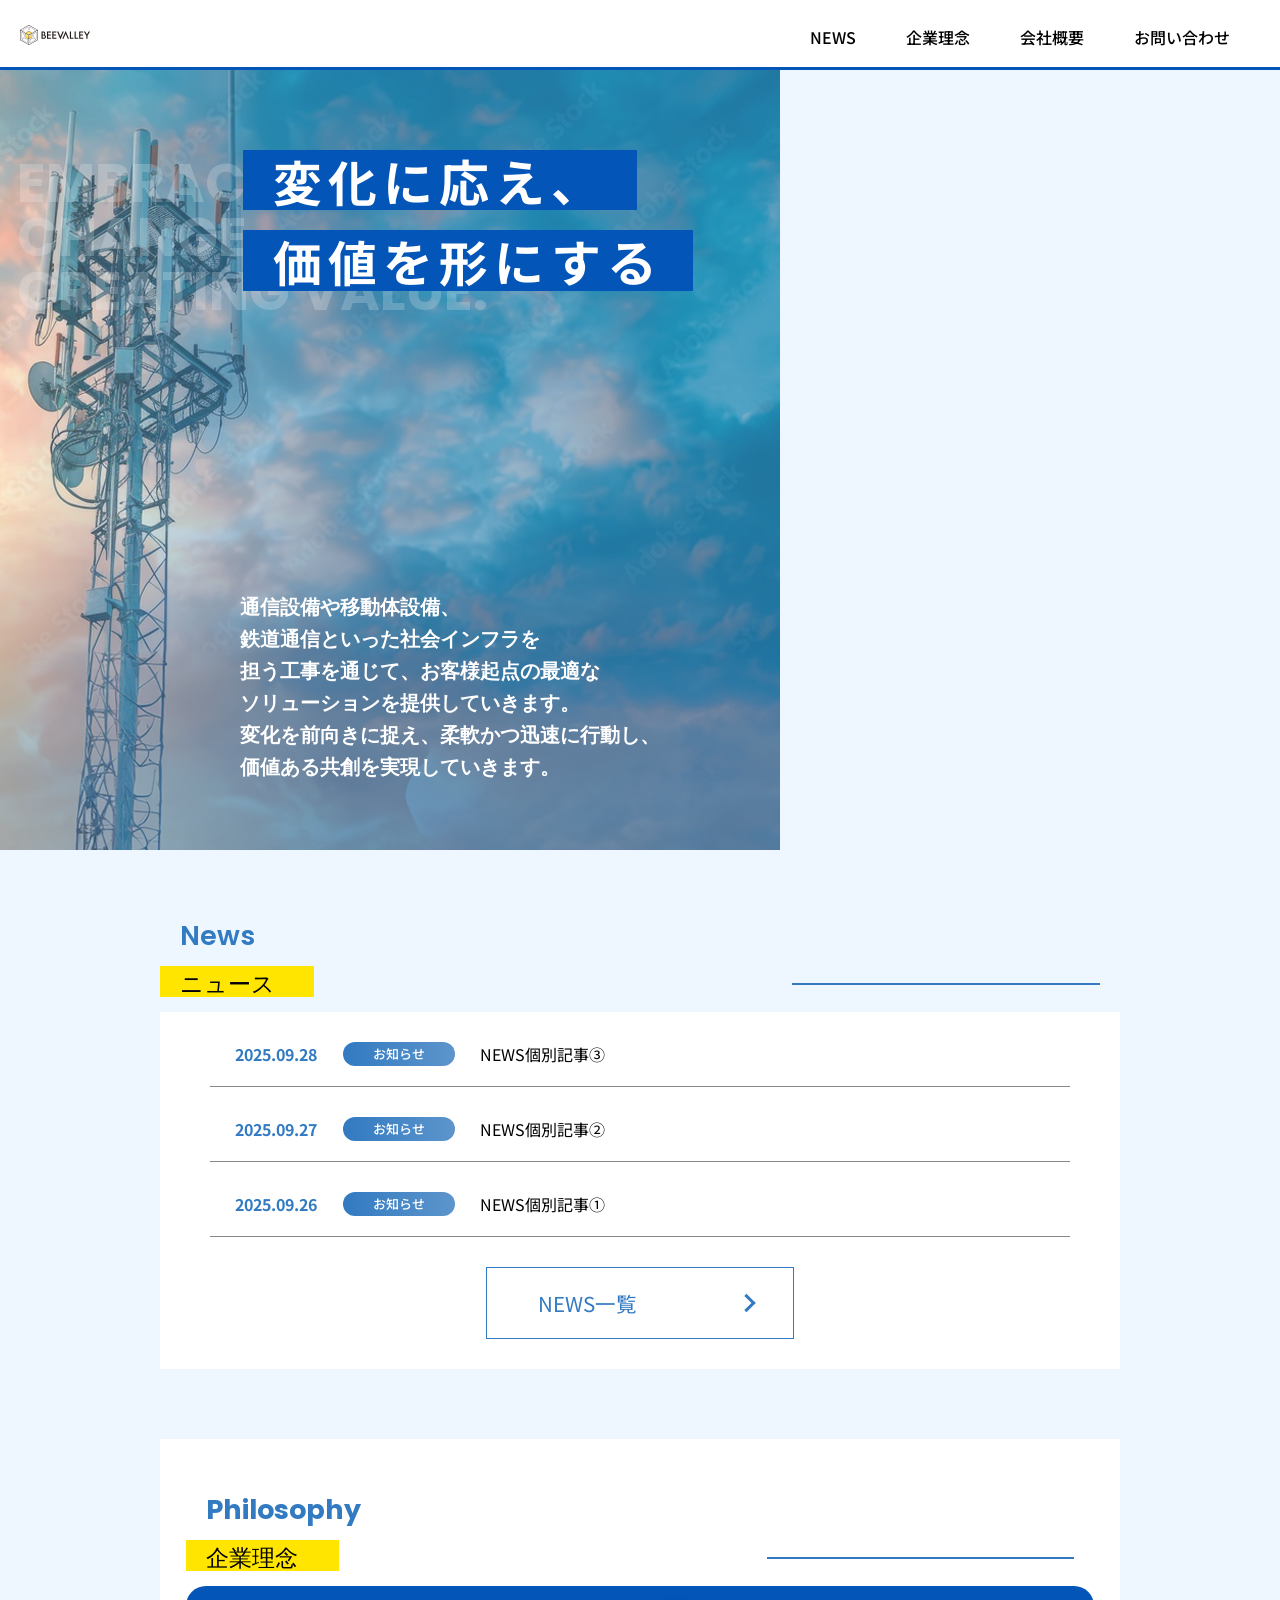
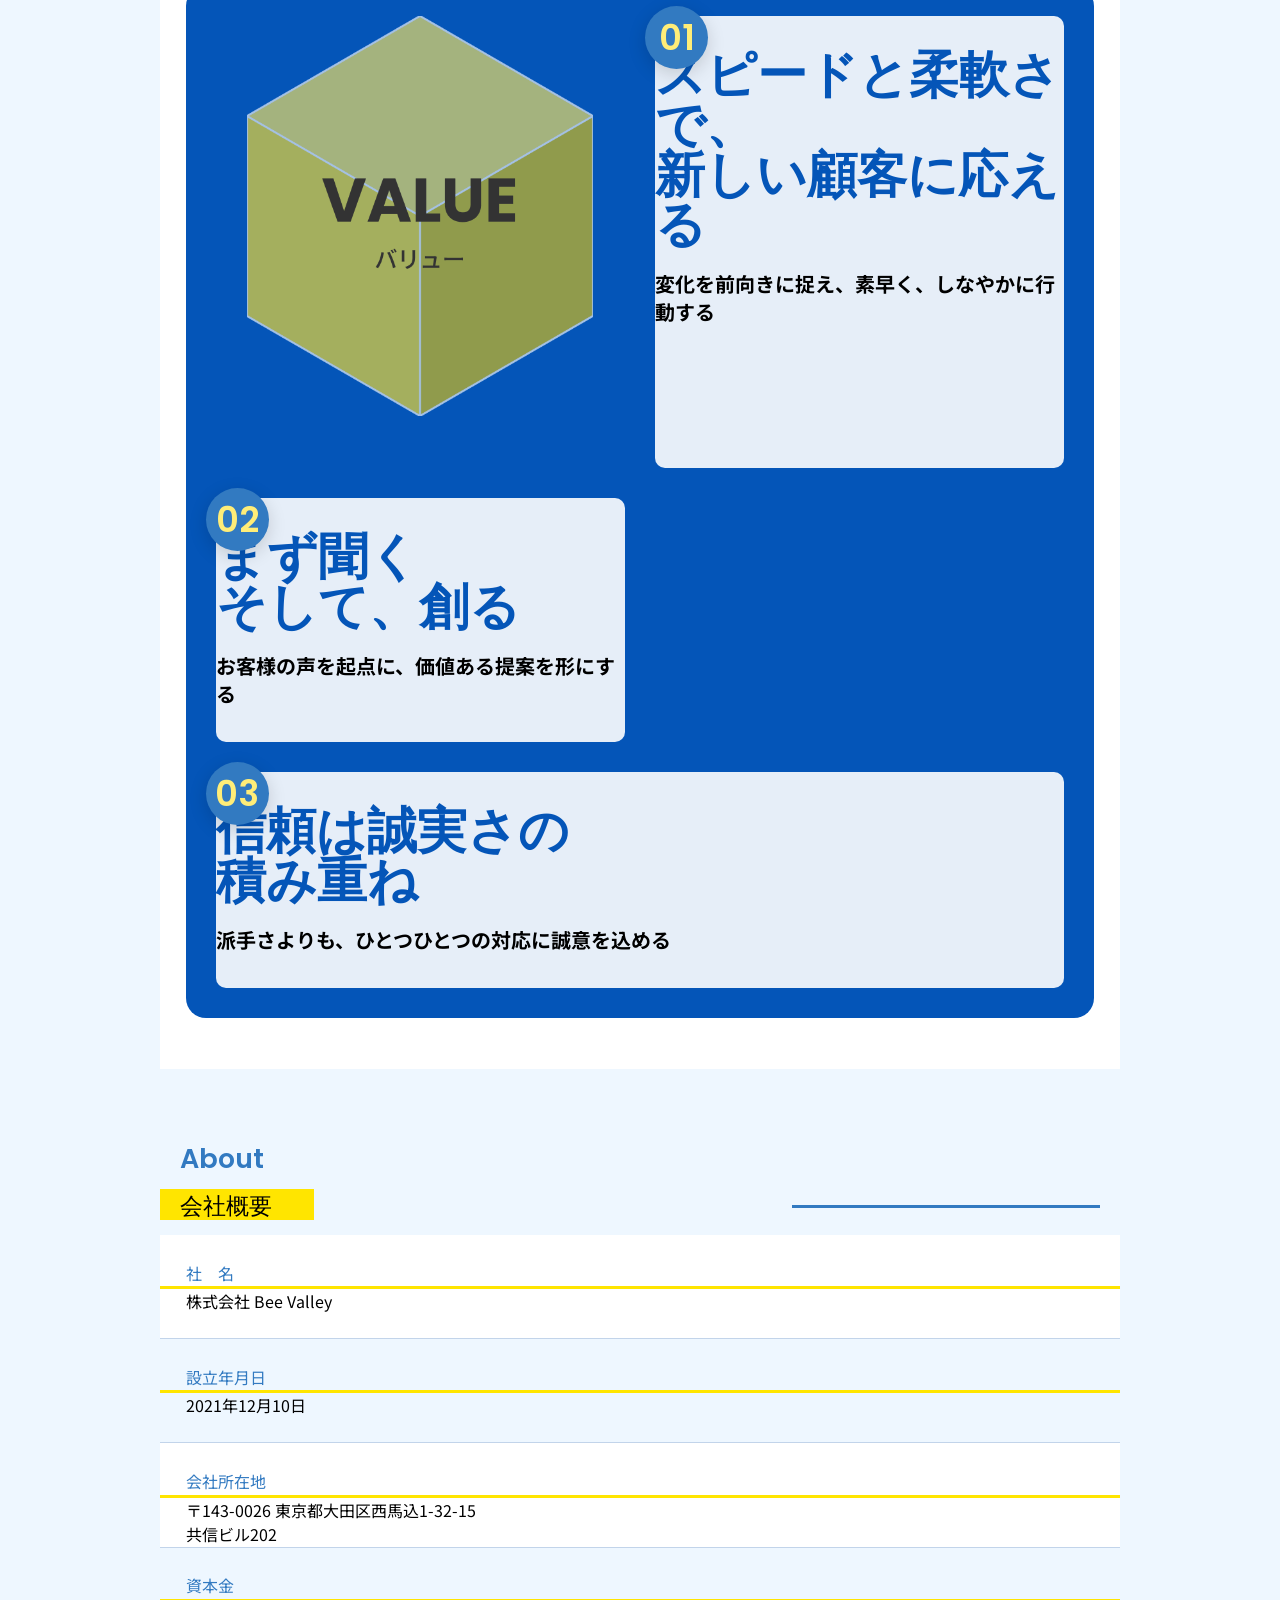
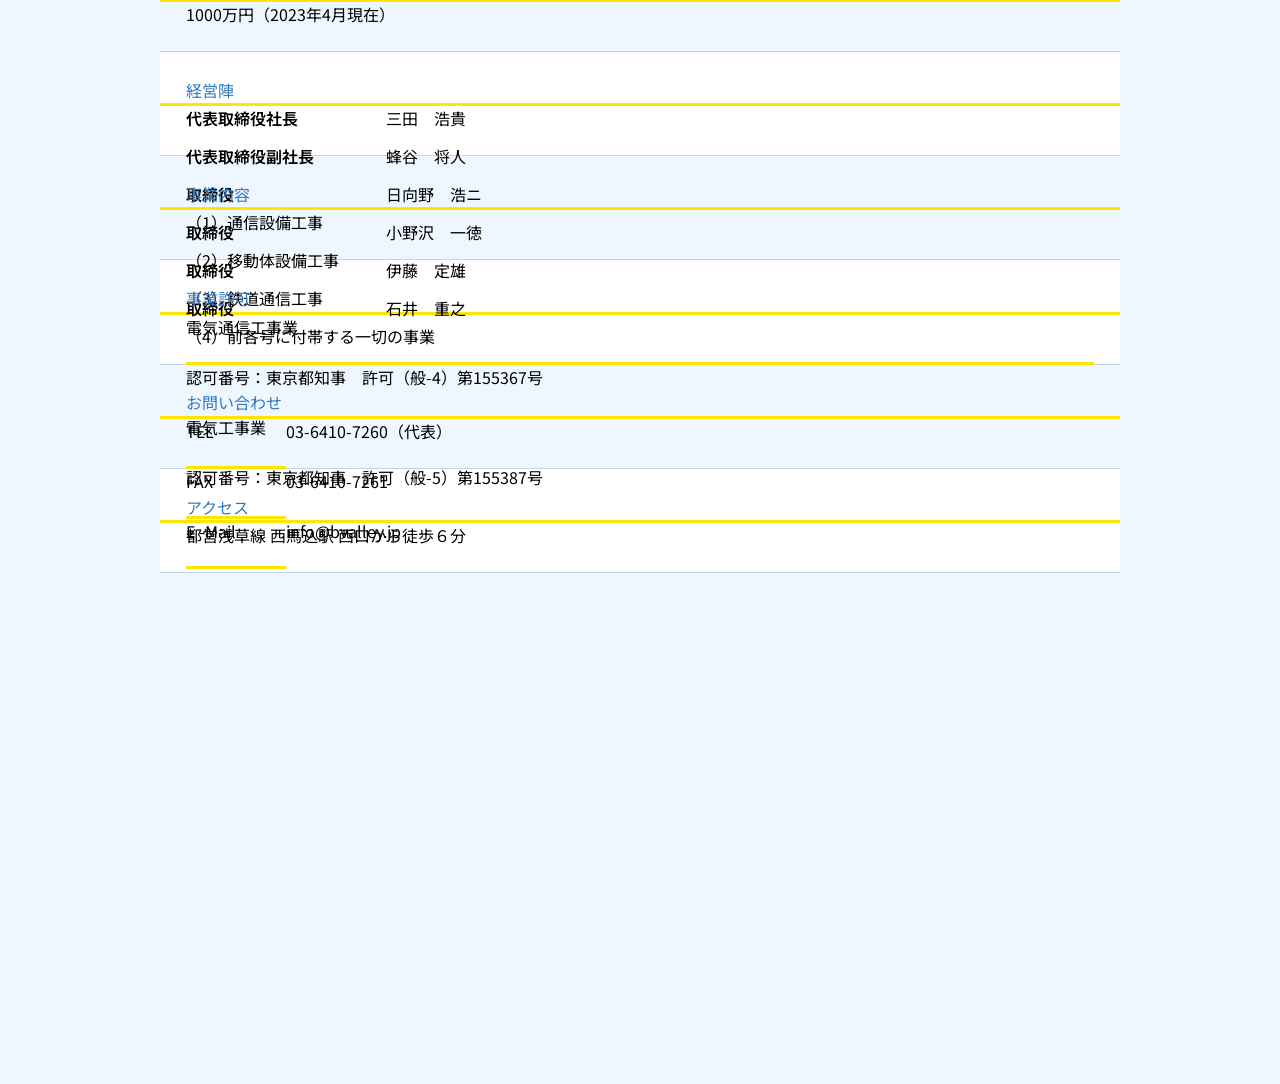
==== commit 4189e9d4: "sp版topいったん終了" ====
--- a/index.html
+++ b/index.html
@@ -4,19 +4,19 @@
   <meta charset="UTF-8">
   <meta name="viewport" content="width=device-width, initial-scale=1.0">
   <meta http-equiv="X-UA-Compatible" content="ie=edge">
-  <meta keywords="株式会社TMホールディングス">
-  <meta name="description" content="株式会社TMホールディングスのコーポレートサイトです。">
+  <meta keywords="株式会社 Bee Valley">
+  <meta name="description" content="株式会社 Bee Valleyのコーポレートサイトです。">
   <link rel="icon" type="image/x-icon" href="favicon.ico">
   <link rel="stylesheet" href="css/common.css">
   <link href="https://fonts.googleapis.com/css2?family=Noto+Sans+JP:wght@500;700&family=Poppins:wght@500;700&display=swap" rel="stylesheet">
-  <title>株式会社TMホールディングス</title>
+  <title>株式会社 Bee Valley</title>
 </head>
 <body>
   <div class="container">
     <header>
       <div class="header-inner">
         <h1 class="header-image">
-          <a href="index.html"><img src="images/logo.svg" alt="株式会社TMホールディングス"></a>
+          <a href="index.html"><img src="images/logo.svg" alt="株式会社 Bee Valley"></a>
         </h1>
         <button class="hamburger" aria-label="メニューを開く" aria-controls="global-nav" aria-expanded="false">
           <span class="hamburger__bar"></span>
@@ -27,7 +27,7 @@
             <li><a href="news/index.html">NEWS</a></li>
             <li><a href="#vision">企業理念</a></li>
             <li><a href="#overview">会社概要</a></li>
-            <li><a href="#group">関連事業会社</a></li>
+            <li><a href="#contact">お問い合わせ</a></li>
           </ul>
           <div class="nav-company-logo">
             <img src="images/logo.svg" alt="株式会社 Bee Valley">
@@ -70,21 +70,21 @@
           <ul class="news-list">
             <li class="news-item">
               <a href="news/news_20250827.html" class="news-link">
-                <span class="news-date">2025.08.27</span>
+                <span class="news-date">2025.09.28</span>
                 <span class="news-label">お知らせ</span>
                 <span class="news-title">NEWS個別記事③</span>
               </a>
             </li>
             <li class="news-item">
               <a href="news/news_20250826.html" class="news-link">
-                <span class="news-date">2025.08.26</span>
+                <span class="news-date">2025.09.27</span>
                 <span class="news-label">お知らせ</span>
                 <span class="news-title">NEWS個別記事②</span>
               </a>
             </li>
             <li class="news-item">
-              <a href="news/news_20250825.html" class="news-link">
-                <span class="news-date">2025.08.25</span>
+              <a href="news/news_20250925.html" class="news-link">
+                <span class="news-date">2025.09.26</span>
                 <span class="news-label">お知らせ</span>
                 <span class="news-title">NEWS個別記事①</span>
               </a>
@@ -142,7 +142,7 @@
             About<br>
             <span>会社概要</span>
           </h2>
-          <dl>
+          <dl class="outer">
             <dt>社　名</dt>
             <dd>株式会社 Bee Valley</dd>
             <dt>設立年月日</dt>
@@ -154,9 +154,8 @@
             <dd>1000万円（2023年4月現在）</dd>
             <dt>経営陣</dt>
             <dd>
-              <ul>
+              <ul class="executives">
                 <li><span>代表取締役社長</span>三田　浩貴</li>
-
                 <li><span>代表取締役副社長</span>蜂谷　将人</li>
                 <li><span>取締役</span>日向野　浩ニ</li>
                 <li><span>取締役</span>小野沢　一徳</li>
@@ -175,7 +174,7 @@
             </dd>
             <dt>事業許可</dt>
             <dd>
-              <dl>
+              <dl class="inner">
                 <dt>電気通信工事業</dt>
                 <dd>認可番号：東京都知事　許可（般-4）第155367号</dd>
                 <dt>電気工事業</dt>
@@ -184,7 +183,7 @@
             </dd>
             <dt>お問い合わせ</dt>
             <dd>
-              <dl>
+              <dl class="overview-contact inner">
                 <dt>TEL</dt>
                 <dd>03-6410-7260（代表）</dd>
                 <dt>FAX</dt>
@@ -193,8 +192,6 @@
                 <dd>info@bvalley.jp</dd>
               </dl>
             </dd>
-          </dl>
-          <dl class="access">
             <dt>アクセス</dt>
             <dd>
               <p>
@@ -203,52 +200,18 @@
             </dd>
           </dl>
           <div class="map">
-            <iframe src="https://www.google.com/maps/embed?pb=!1m18!1m12!1m3!1d3244.262719612556!2d139.69921237634466!3d35.59658547261476!2m3!1f0!2f0!3f0!3m2!1i1024!2i768!4f13.1!3m3!1m2!1s0x60188abaa44ad4f7%3A0x8074871534364506!2z44CSMTQ1LTAwNjQg5p2x5Lqs6YO95aSn55Sw5Yy65LiK5rGg5Y-w77yU5LiB55uu77yS77yS4oiS77yWIOODluODqeOCpOOCuuS4iuaxoOWPsA!5e0!3m2!1sja!2sjp!4v1756448625097!5m2!1sja!2sjp" style="border:0;" allowfullscreen="" loading="lazy" referrerpolicy="no-referrer-when-downgrade"></iframe>
+            <iframe src="https://www.google.com/maps/embed?pb=!1m18!1m12!1m3!1d3244.539144051665!2d139.70079767634437!3d35.58976517261686!2m3!1f0!2f0!3f0!3m2!1i1024!2i768!4f13.1!3m3!1m2!1s0x60188aa652f044c5%3A0xefd303a9bcc079c0!2z44CSMTQzLTAwMjYg5p2x5Lqs6YO95aSn55Sw5Yy66KW_6aas6L6877yR5LiB55uu77yT77yS4oiS77yR77yVIOWFseS_oeODk-ODqyAyMDI!5e0!3m2!1sja!2sjp!4v1758867105514!5m2!1sja!2sjp" style="border:0;" allowfullscreen="" loading="lazy" referrerpolicy="no-referrer-when-downgrade"></iframe>
           </div>
         </article>
-        
-      </section>
-      <section id="group">
-        <article>
-          <h2>関連事業会社</h2>
-          <h4>株式会社TMホールディングスが率いる事業会社</h4>
-          <ul class="group-list">
-            <li class="group-item">
-              <a href="https://www.k-hsj.co.jp/" class="group-link" target="_blank">
-                <p class="icon-box"><img class="link-icon" src="images/icon-external-link.svg" alt="webサイトを表示"></p>
-                <img class="group-logo msj" src="images/logomark-hsj.png" alt="株式会社エイチ・エス・ジェイ">
-                <p class="group-name">株式会社エイチ・エス・ジェイ</p>
-              </a>
-            </li>
-            <li class="group-item">
-              <a href="https://www.k-mij.com/" class="group-link" target="_blank">
-                <p class="icon-box"><img class="link-icon" src="images/icon-external-link.svg" alt="webサイトを表示"></p>
-                <img class="group-logo mij" src="images/logomark-mij.png" alt="株式会社エム・アイ・ジェイ">
-                <p class="group-name">株式会社エム・アイ・ジェイ</p>
-              </a>
-            </li>
-            <li class="group-item">
-              <a href="https://www.bvalley.jp/" class="group-link" target="_blank">
-                <p class="icon-box"><img class="link-icon" src="images/icon-external-link.svg" alt="webサイトを表示"></p>
-                <img class="group-logo bv" src="images/logomark-beevalley.png" alt="株式会社ビーバレー">
-                <p class="group-name">株式会社ビーバレー</p>
-              </a>
-            </li>
-            <li class="group-item">
-              <a href="http://www.kowa-sys.co.jp/" class="group-link" target="_blank">
-                <p class="icon-box"><img class="link-icon" src="images/icon-external-link.svg" alt="webサイトを表示"></p>
-                <img class="group-logo ks" src="images/logomark-kowasys.png" alt="株式会社コーワシステム">
-                <p class="group-name">株式会社コーワシステム</p>
-              </a>
-            </li>
-          </ul>
-        </article>
+        <div id="contact">
+          <a href="news/index.html" class="contact-link">お問い合わせはこちらから</a>
+        </div>
       </section>
     </main>
     <footer>
-      <div class="logo"><a href="index.html"><img src="images/logo.svg" alt="株式会社TMホールディングス"></a></div>
-      <div class="company-name">株式会社TMホールディングス</div>
-      <p class="copyright">&copy; 株式会社TMホールディングス</p>
+      <div class="logo"><a href="index.html"><img src="images/logo.svg" alt="株式会社 Bee Valley"></a></div>
+      <div class="company-name">株式会社 Bee Valley</div>
+      <p class="copyright">Copyright &copy; 株式会社 Bee Valley All Rights Reserved.</p>
     </footer>
   </div>
   <button class="to-top" aria-label="ページの先頭へ戻る">
--- a/css/common.css
+++ b/css/common.css
@@ -261,6 +261,7 @@
 }
 h2 span {
   display: block;
+  margin-top: 1rem;
   font-size: 2.308rem;
   font-weight: 500;
   color: #000000;
@@ -331,13 +332,12 @@
   font-family: var(--font-en);
 }
 #news {
-  margin-bottom: 13.46rem;
+  /* margin-bottom: var(--s5); */
   scroll-margin-top: var(--header-h);
 }
 #news h2 { font-family: var(--font-en); }
 #news .news-box { padding: var(--s4) 0;}
 #news .news-more {
-
   width: 30.769rem;
   height: 7.179rem;
   margin: 0 auto;
@@ -403,8 +403,8 @@
 }
 #vision{
   margin: 0;
-  margin-bottom: 13.46rem;
-  padding: 0 var(--s2) var(--s4) var(--s2);
+  margin-bottom: var(--s5);
+  padding: var(--s4) var(--s2) var(--s4) var(--s2);
   scroll-margin-top: var(--header-h);
   background-color: #FFFFFF;
 }
@@ -421,9 +421,9 @@
   background-color: #0455B8; */
 }
 .vision-box-img {
-  width: 100%;
+  width: 34.615rem;
   height: auto;
-  margin-bottom: var(--s4);
+  margin: 0 auto var(--s4) auto;
 }
 .vision-box article {
   position: relative;
@@ -503,35 +503,72 @@
   font-weight: 500;
 }
 #overview {
-  margin-bottom: 13.46rem;
+  margin-bottom: var(--s4);
+  margin-top: var(--s4);
   scroll-margin-top: var(--header-h);
 }
 #overview dl {
-  display: grid;
-  grid-template-columns: 13.718rem 1fr;
-  font-size: 3.205rem;
-  font-weight: 500;
+  /* display: grid; */
+  /* grid-template-columns: 13.718rem 1fr; */
+  font-size: 2.051rem;
+  font-weight: 400;
   margin-bottom: var(--s4);
 }
 #overview dt {
-  display: flex;
-  height: var(--s9);
-  justify-content: center;
-  align-items: center;
-  border-bottom: solid 0.769rem #FFE500;
-  text-align: justify;
+  display: block;
+  padding: var(--s2);
+  color: #327AC1;
+  /* display: flex; */
+  /* height: var(--s9); */
+  /* justify-content: center;
+  align-items: center; */
+  /* border-bottom: solid 0.769rem #FFE500; */
+  /* text-align: justify; */
 }
 #overview dd {
-  display: flex;
-  height: var(--s9);
-  align-items: center;
-  padding-left: 4.487rem;
+  display: block;
+  padding: 0 var(--s2) var(--s2) var(--s2);
+  border-bottom: solid 1px #C2D4EA;
+  /* display: flex; */
+  /* height: var(--s9); */
+  /* align-items: center; */
+  /* padding-left: 4.487rem; */
+}
+#overview .inner dt {
+  color: #000000;
+}
+#overview .inner dd {
+  border: none;
 }
 #overview dt:nth-of-type(odd),
 #overview dt:nth-of-type(odd) + dd { background: #FFFFFF; }
 #overview dt:nth-of-type(even),
-#overview dt:nth-of-type(even) + dd { background: #EEF3FF; }
-#overview dl.access {
+#overview dt:nth-of-type(even) + dd { background: #EEF7FF; }
+#overview dl.inner  {
+  margin-bottom: 0;
+}
+#overview .inner dt:nth-of-type(odd),
+#overview .inner dt:nth-of-type(odd) + dd,
+#overview .inner dt:nth-of-type(even),
+#overview .inner dt:nth-of-type(even) + dd  {
+  padding: 0;
+  background: transparent;
+}
+#overview .inner dt:nth-of-type(odd) + dd,
+#overview .inner dt:nth-of-type(even) + dd {
+  padding-bottom: var(--s2);
+}
+#overview .inner dt:nth-of-type(odd) + dd:last-child,
+#overview .inner dt:nth-of-type(even) + dd:last-child {
+  padding-bottom: 0;
+}
+#overview dl.overview-contact {
+  display: grid;
+  grid-template-columns: 10rem 1fr;
+}
+
+
+/* #overview dl.access {
   display: grid;
   grid-template-columns: 16rem 1fr;
   align-items: stretch;
@@ -559,11 +596,60 @@
 }
 #overview .access dt:nth-of-type(odd) + dd {
   background-color: transparent;
+} */
+
+#overview dd li {
+  list-style: none;
+  margin-bottom: 1.4rem;
+}
+#overview dd li:last-child {
+  margin-bottom: 0;
+}
+#overview dd .executives li:last-child { margin-bottom: 0; }
+#overview dd .executives span {
+  display: inline-block;
+  width: 20rem;
+  font-weight: 600;
+}
+.map {
+  margin-bottom: var(--s6);
 }
 .map iframe {
   width: 100%;
   aspect-ratio: 4 / 3; /* 元の960×400の比率を再現 */
   display: block;
+}
+#overview #contact {
+  width: 36.923rem;
+  height: 7.179rem;
+  margin: 0 auto;
+  background-color: #FFFFFF;
+  border: 1px solid #327AC1;
+  scroll-margin-top: var(--header-h);
+}
+#overview #contact a {
+  position: relative;
+  display: flex;
+  align-items: center;
+  width: 100%;
+  height: 100%;
+  padding: 0 var(--s4);
+  font-size: 2.051rem;
+  color: #327AC1;
+}
+#overview #contact a::after {
+  content: "";
+  position: absolute;
+  right: 4rem;
+  top: 50%;
+  transform: translateY(-50%) rotate(-45deg);
+  border: solid #327AC1;
+  border-width: 0 0.32rem 0.32rem 0;
+  padding: 0.25em;
+}
+#overview #contact:hover {
+  opacity: 0.6;
+  transition: opacity 0.3s ease;
 }
 #group {
   margin-bottom: 13.46rem;
@@ -618,29 +704,33 @@
 .group-name { font-size: var(--s2); font-weight: 600; }
 footer {
   width: 100%;
-  padding-top: var(--s3);
+  padding-top: 2rem;
   border-top: 0.64rem solid #0455B8;
   background-color: #FFFFFF;
   text-align: center;
 }
 footer .logo {
-  width: 15.385rem;
-  height: 10.513rem;
-  margin: 0 auto var(--s1) auto;
+  width: 22.821rem;
+  height: rem;
+  margin: 0 auto 1em auto;
+}
+footer .logo img {
+  width: 100%;
+  height: auto;
 }
 footer .logo:hover {
   opacity: 0.6;
   transition: opacity 0.3s ease;
 }
 footer .company-name {
-  font-size: 3.205rem;
-  font-weight: 500;
-  margin-bottom: var(--s4);
+  font-size: 2.051rem;
+  font-weight: 400;
+  margin-bottom: 2.051rem;
 }
 footer .copyright {
-  font-size: 2.308rem;
-  font-weight: 500;
-  margin-bottom: var(--s3);
+  font-size: 1.538rem;
+  font-weight: 400;
+  margin-bottom: 1.795rem;
 }
 .to-top {
   position: fixed;
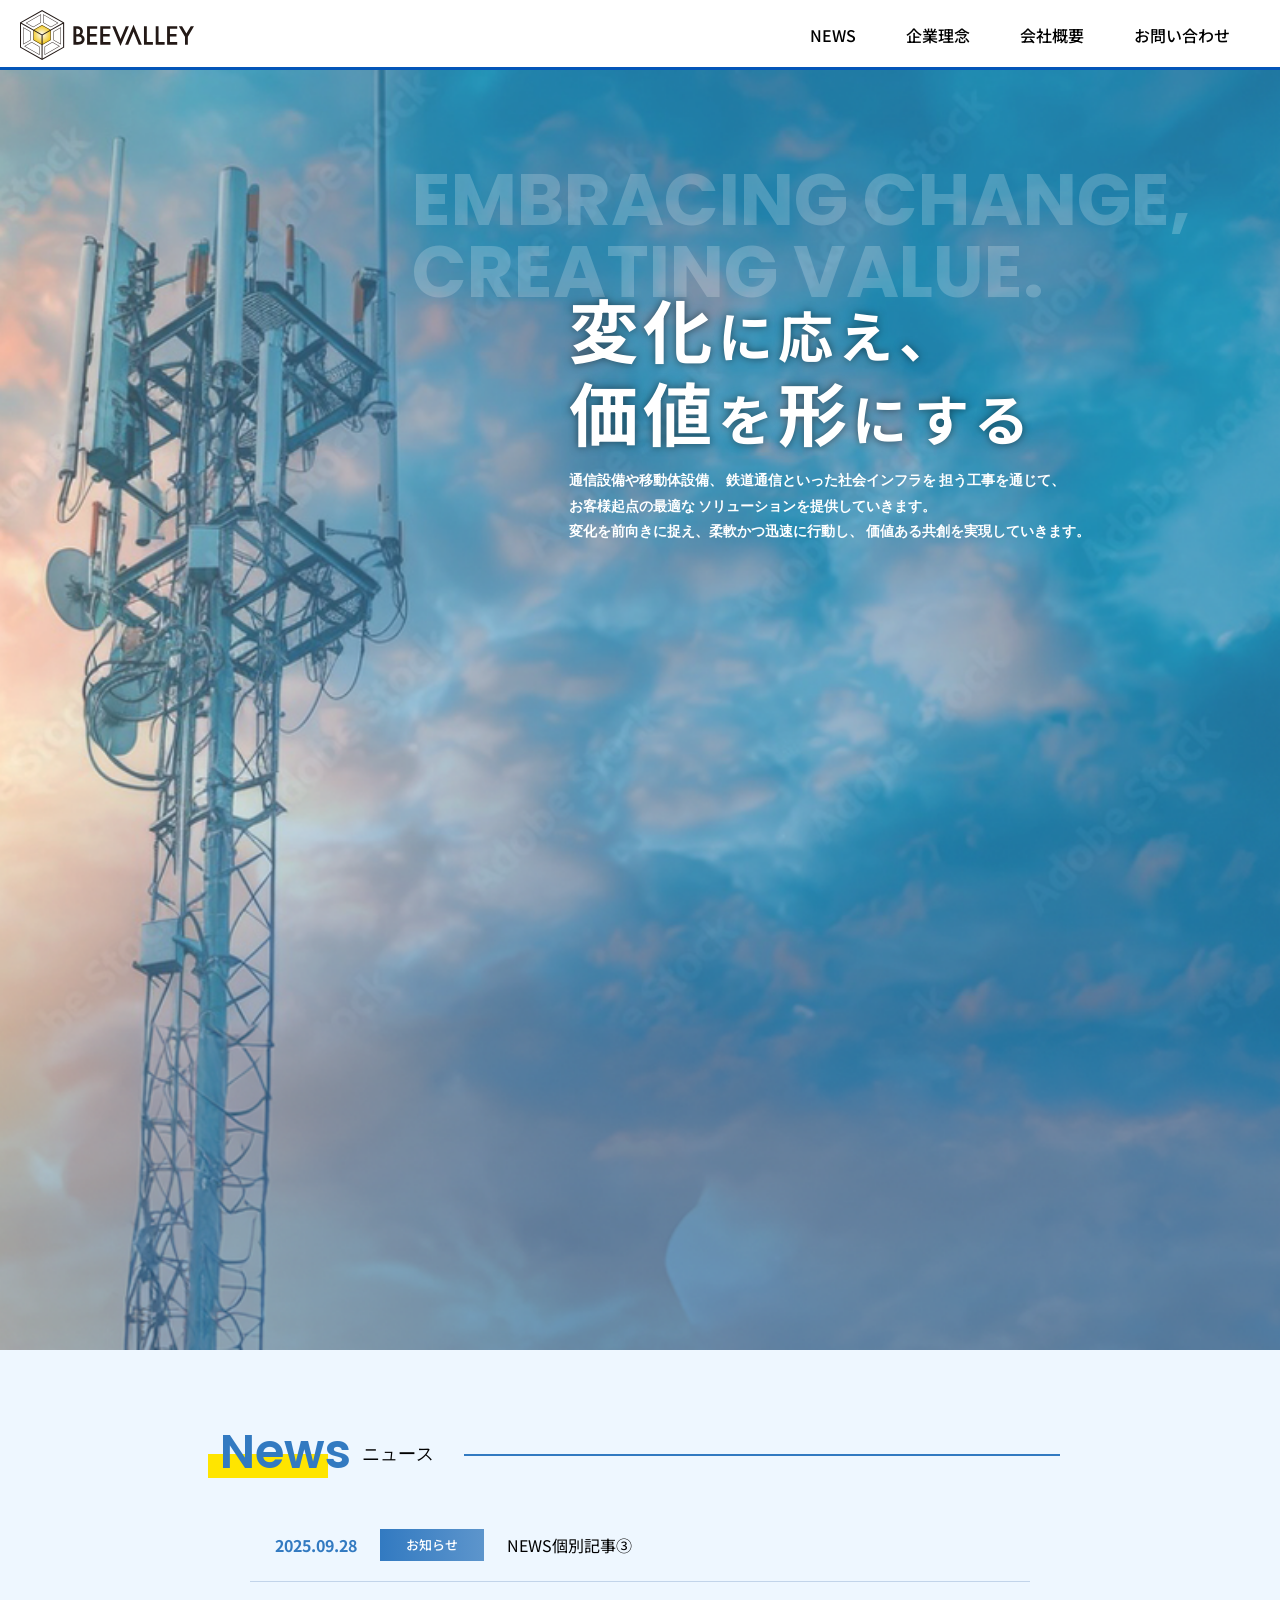
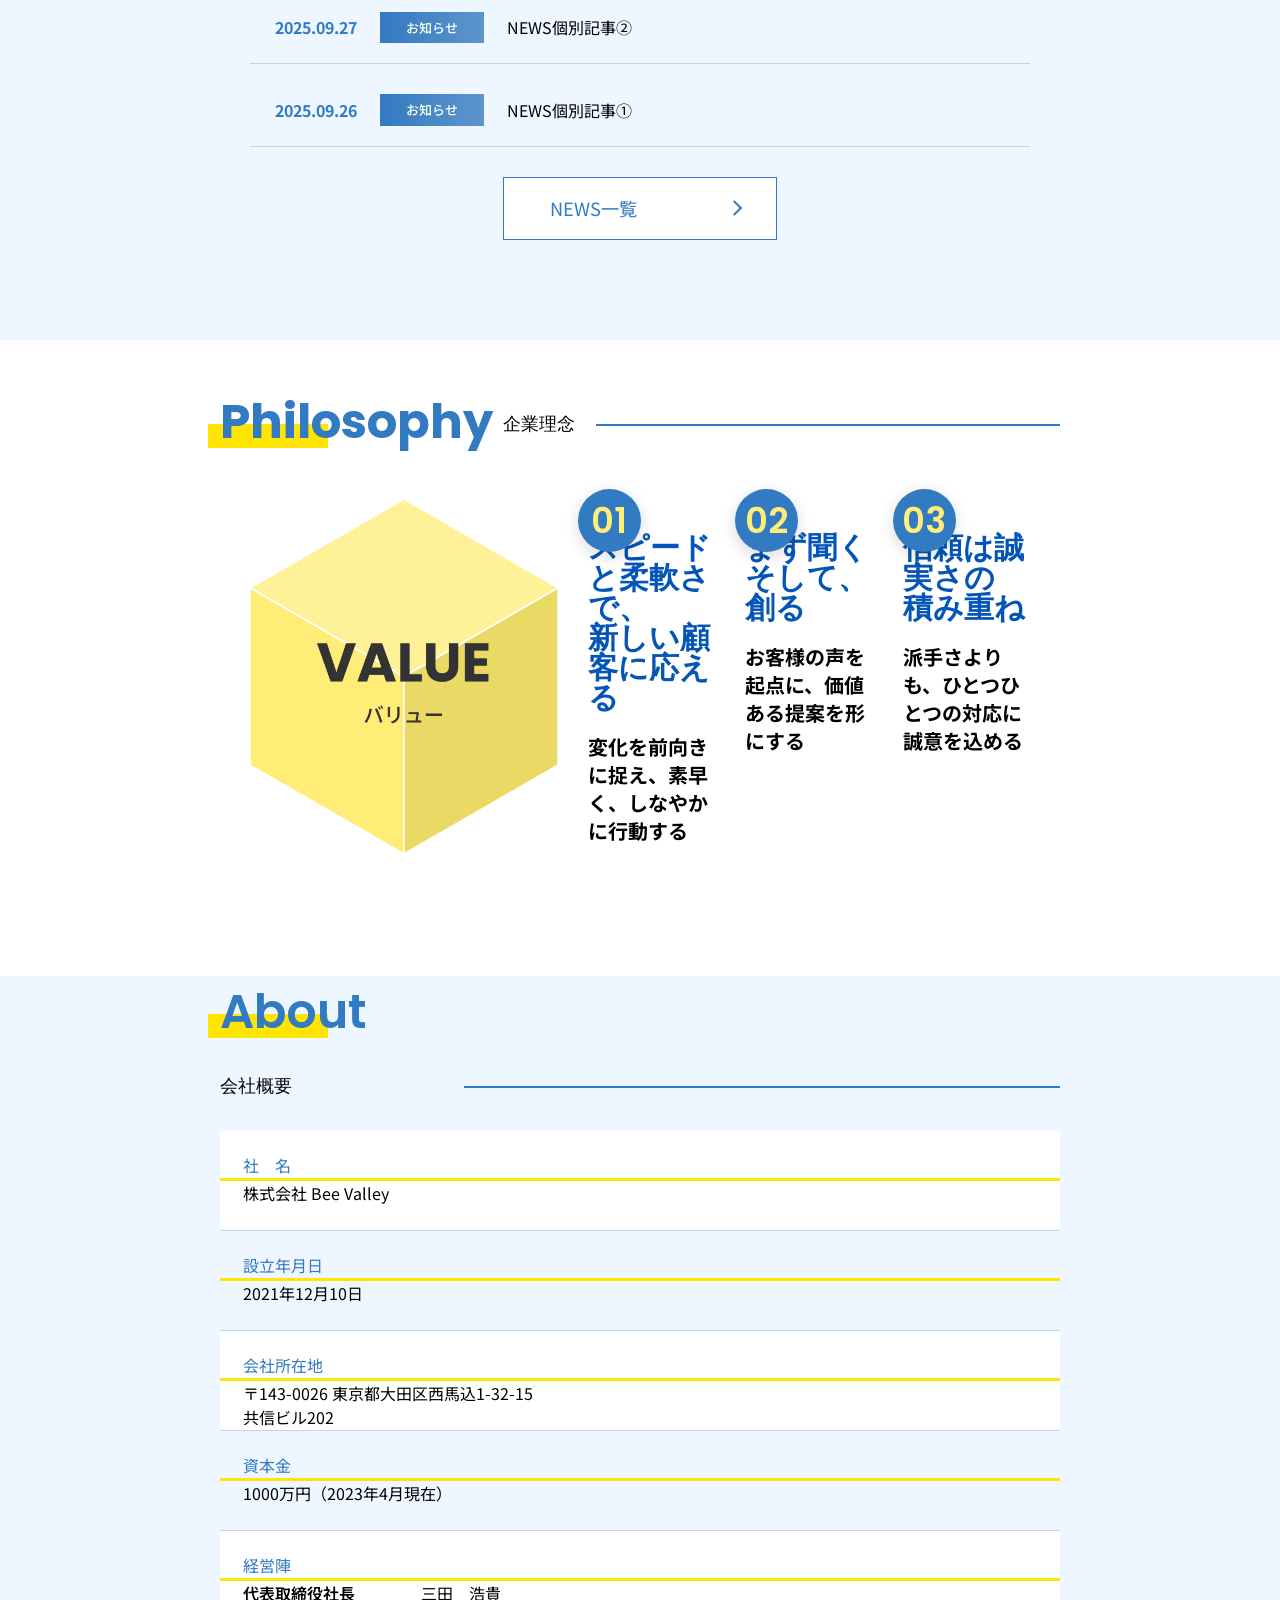
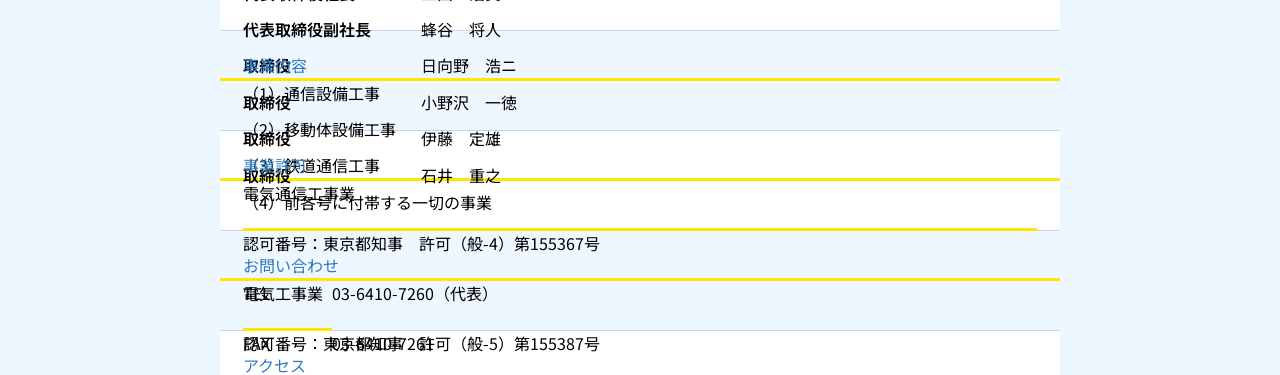
==== commit f873b264: "pc途中" ====
--- a/index.html
+++ b/index.html
@@ -39,7 +39,7 @@
     <main>
       <div id="main-image">
         <div id="third-text">
-          EMBRACING<br>
+          EMBRACING<br class="pc">
           CHANGE,<br>
           CREATING VALUE.
         </div>
@@ -48,11 +48,11 @@
           <div><span>価値</span>を<span>形</span>にする</div>
         </div>
         <div id="sub-text">
-          通信設備や移動体設備、<br>
-          鉄道通信といった社会インフラを<br>
-          担う工事を通じて、お客様起点の最適な<br>
+          通信設備や移動体設備、<br class="pc">
+          鉄道通信といった社会インフラを<br class="pc">
+          担う工事を通じて、<br class="sp">お客様起点の最適な<br class="pc">
           ソリューションを提供していきます。<br>
-          変化を前向きに捉え、柔軟かつ迅速に行動し、<br>
+          変化を前向きに捉え、柔軟かつ迅速に行動し、<br class="pc">
           価値ある共創を実現していきます。
         </div>
         <picture>
@@ -63,7 +63,7 @@
       </div>
       <section id="news">
         <h2>
-          News<br>
+          News<br class="pc">
           <span>ニュース</span>
         </h2>
         <div class="news-box">
@@ -96,44 +96,46 @@
         </div>
       </section>
       <section id="vision">
-        <h2>
-          Philosophy<br>
-          <span>企業理念</span>
-        </h2>
-        <div class="vision-box">
-          <div class="vision-box-img">
-            <img src="images/img-value.png" alt="VALUE">
-          </div>
-          <article>
-            <h3>
-              <div class="value-item-number">01</div>
-              スピードと柔軟さで、<br>
-              新しい顧客に応える
-            </h3>
-            <p>
-              変化を前向きに捉え、素早く、しなやかに行動する
-            </p>
-          </article>
-          <article>
-            <h3>
-              <div class="value-item-number">02</div>
-              まず聞く<br>
-              そして、創る
-            </h3>
-            <p>
-              お客様の声を起点に、価値ある提案を形にする
-            </p>
-          </article>
-          <article>
-            <h3>
-              <div class="value-item-number">03</div>
-              信頼は誠実さの<br>
-              積み重ね
-            </h3>
-            <p>
-              派手さよりも、ひとつひとつの対応に誠意を込める
-            </p>
-          </article>
+        <div class="vision-inner">
+          <h2>
+            Philosophy<br class="pc">
+            <span>企業理念</span>
+          </h2>
+          <div class="vision-box">
+            <div class="vision-box-img">
+              <img src="images/img-value.png" alt="VALUE">
+            </div>
+            <article>
+              <h3>
+                <div class="value-item-number">01</div>
+                スピードと柔軟さで、<br>
+                新しい顧客に応える
+              </h3>
+              <p>
+                変化を前向きに捉え、素早く、しなやかに行動する
+              </p>
+            </article>
+            <article>
+              <h3>
+                <div class="value-item-number">02</div>
+                まず聞く<br>
+                そして、創る
+              </h3>
+              <p>
+                お客様の声を起点に、価値ある提案を形にする
+              </p>
+            </article>
+            <article>
+              <h3>
+                <div class="value-item-number">03</div>
+                信頼は誠実さの<br>
+                積み重ね
+              </h3>
+              <p>
+                派手さよりも、ひとつひとつの対応に誠意を込める
+              </p>
+            </article>
+          </div>
         </div>
       </section>
       <section id="overview">
--- a/css/common.css
+++ b/css/common.css
@@ -35,6 +35,7 @@
 img {
   border: 0;
   vertical-align: bottom;
+  width: 100%;
   max-width: 100%;
   height: auto;
 }
@@ -101,7 +102,12 @@
   font-weight: 400;
   line-height: 1.5;
 }
-
+.pc {
+  display: block;
+}
+.sp {
+  display: none;
+}
 /* =========================================================
    Layout
 ========================================================= */
@@ -315,6 +321,7 @@
   letter-spacing: 0.2rem;
   line-height: 1.2;
   color: #FFFFFF;
+  text-shadow: 0 0 1rem rgba(0,0,0,0.5);
 }
 #main-text span {
   font-size: 4.872rem;
@@ -950,10 +957,16 @@
 ========================================================= */
 @media (min-width: 1024px) {
   :root {
-    font-size: clamp(10px, 100vw / 144, 20px);
+    font-size: clamp(7.11px, 100vw / 144, 10px);
   }
   body { overflow: auto !important; }
   html, body, .container { overflow: initial; }
+  .pc {
+    display: none;
+  }
+  .sp {
+    display: block;
+  }
   header {
     height: 70px;
     position: -webkit-sticky;
@@ -964,7 +977,7 @@
     border-bottom: 3px solid #0455B8;
   }
   header h1 {
-    width: 70px;
+    width: 174px;
     display: flex;
     align-items: center;
     border-bottom: none;
@@ -985,7 +998,7 @@
     justify-content: space-between;
   }
   header h1 img {
-    width: 70px;
+    width: 174px;
     height: auto;
     display: block;
   }
@@ -1023,57 +1036,96 @@
   }
   #global-nav li a::after { content: none; }
   main { margin-top: 0; }
+  #main-image {
+    margin-bottom: 66px;
+  }
+  #third-text {
+    position: absolute;
+    top: 10.6rem;
+    left: 46.4rem;
+    font-size: clamp(50px, calc(50px + (86 - 50) * ((100vw - 1024px) / (1440 - 1024))), 86px);
+    font-weight: 700;
+    font-family: var(--font-en);
+    color: rgba(255, 255, 255, 0.2);
+    line-height: 1;
+  }
   #main-text {
     position: absolute;
-    top: 8rem;
-    left: 24.300rem;
-  }
-  #main-image {
-    margin-bottom: 66px;
+    top: 24.4rem;
+    left: 64rem;
   }
   #main-text div {
-    font-size: 5rem;
+    font-size: 6.2rem;
     font-weight: bold;
-    margin-bottom: 2rem;
-    padding: 0 3rem;
-    background-color: #0455B8;
+    margin-bottom: 0;
+    padding: 0;
+    /* background-color: #0455B8; */
     display: inline-block;
     letter-spacing: 0.6rem;
     color: #FFFFFF;
   }
+  #main-text span {
+    font-size: 7.8rem;
+    font-weight: bold;
+}
   #sub-text {
     position: absolute;
-    bottom: 6.7rem;
-    left: 24rem;
-    font-size: 2rem;
+    top: 44.8rem;
+    left: 64rem;
+    font-size: 1.6rem;
     font-weight: bold;
     color: #FFFFFF;
-  }
-  #sub-text .pc {
-    display: none;
+    line-height: 1.8;
   }
   #news,
   #vision,
   #overview,
   #group {
-    width: 960px;
+    width: 840px;
     margin: 0 auto 70px auto;
   }
+  #vision {
+    width: 100%;
+    margin: 0;
+    background-color: #FFFFFF;
+  }
   h2 {
+    margin-left: 0;
     margin-bottom: 11px;
-    font-size: 27px;
+    font-size: 48px;
+  }
+  h2 span {
+    display: inline-block;
+    vertical-align: middle;
+    margin-top: 0;
+    font-size: 18px;
   }
   h2::before {
-    font-size: 10px;
-    margin-right: 13px;
-}
+    width: 120px;
+    height: 24px;
+    content: "";
+    top: 38px;
+    left: -12px;
+  }
+  h2::after {
+    width: 596px;
+    height: 2px;
+    content: "";
+    background-color: #327AC1;
+    position: absolute;
+    bottom: 32px;
+    right: 0;
+    z-index: -1;
+  }
   #news .news-box {
-    padding: 30px 50px;
-    background-color: #FFFFFF;
+    width: 780px;
+    margin: 0 auto;
+    padding: 30px 0;
+    background-color: transparent;
   }
   .news-item {
     list-style: none;
-    border-bottom: 1px solid #888888;
+    border-bottom: 1px solid #C2D4EA;
     margin-bottom: 30px;
     padding: 0 25px 20px 25px;
   }
@@ -1082,8 +1134,8 @@
   }
   .news-label {
     font-size: 13px;
-    padding: 2px 30px;
-    border-radius: 20px;
+    padding: 6px 26px;
+    /* border-radius: 20px; */
   }
   .news-title {
     width: auto;
@@ -1095,25 +1147,35 @@
     text-align: right;
     font-size: 14px;
   }
+  .vision-inner {
+    width: 840px;
+    margin: 0 auto;
+  }
+  .vision-inner h2::after {
+    width: 464px;
+  }
   .vision-box {
     padding: 30px;
     border-radius: 20px;
-    background-color: #0455B8;
+    background-color: transparent;
   }
   #vision .vision-box {
-    display: grid;
-    grid-template-columns: 1fr 1fr;
+    display: flex;
     gap: 30px;
-  }
-  #vision .vision-box > article:nth-of-type(1),
+    align-items: flex-start;
+  }
+  .vision-box article {
+    flex: 1;
+  }
+  /* #vision .vision-box > article:nth-of-type(1),
   #vision .vision-box > article:nth-of-type(2) {
     grid-column: auto;
   }
   #vision .vision-box > article:nth-of-type(3) {
     grid-column: 1 / -1;
-  }
+  } */
   .vision-box article h3 {
-    font-size: 50px;
+    font-size: 30px;
     font-family: var(--font-en);
     font-weight: 700;
     color: #0455B8;
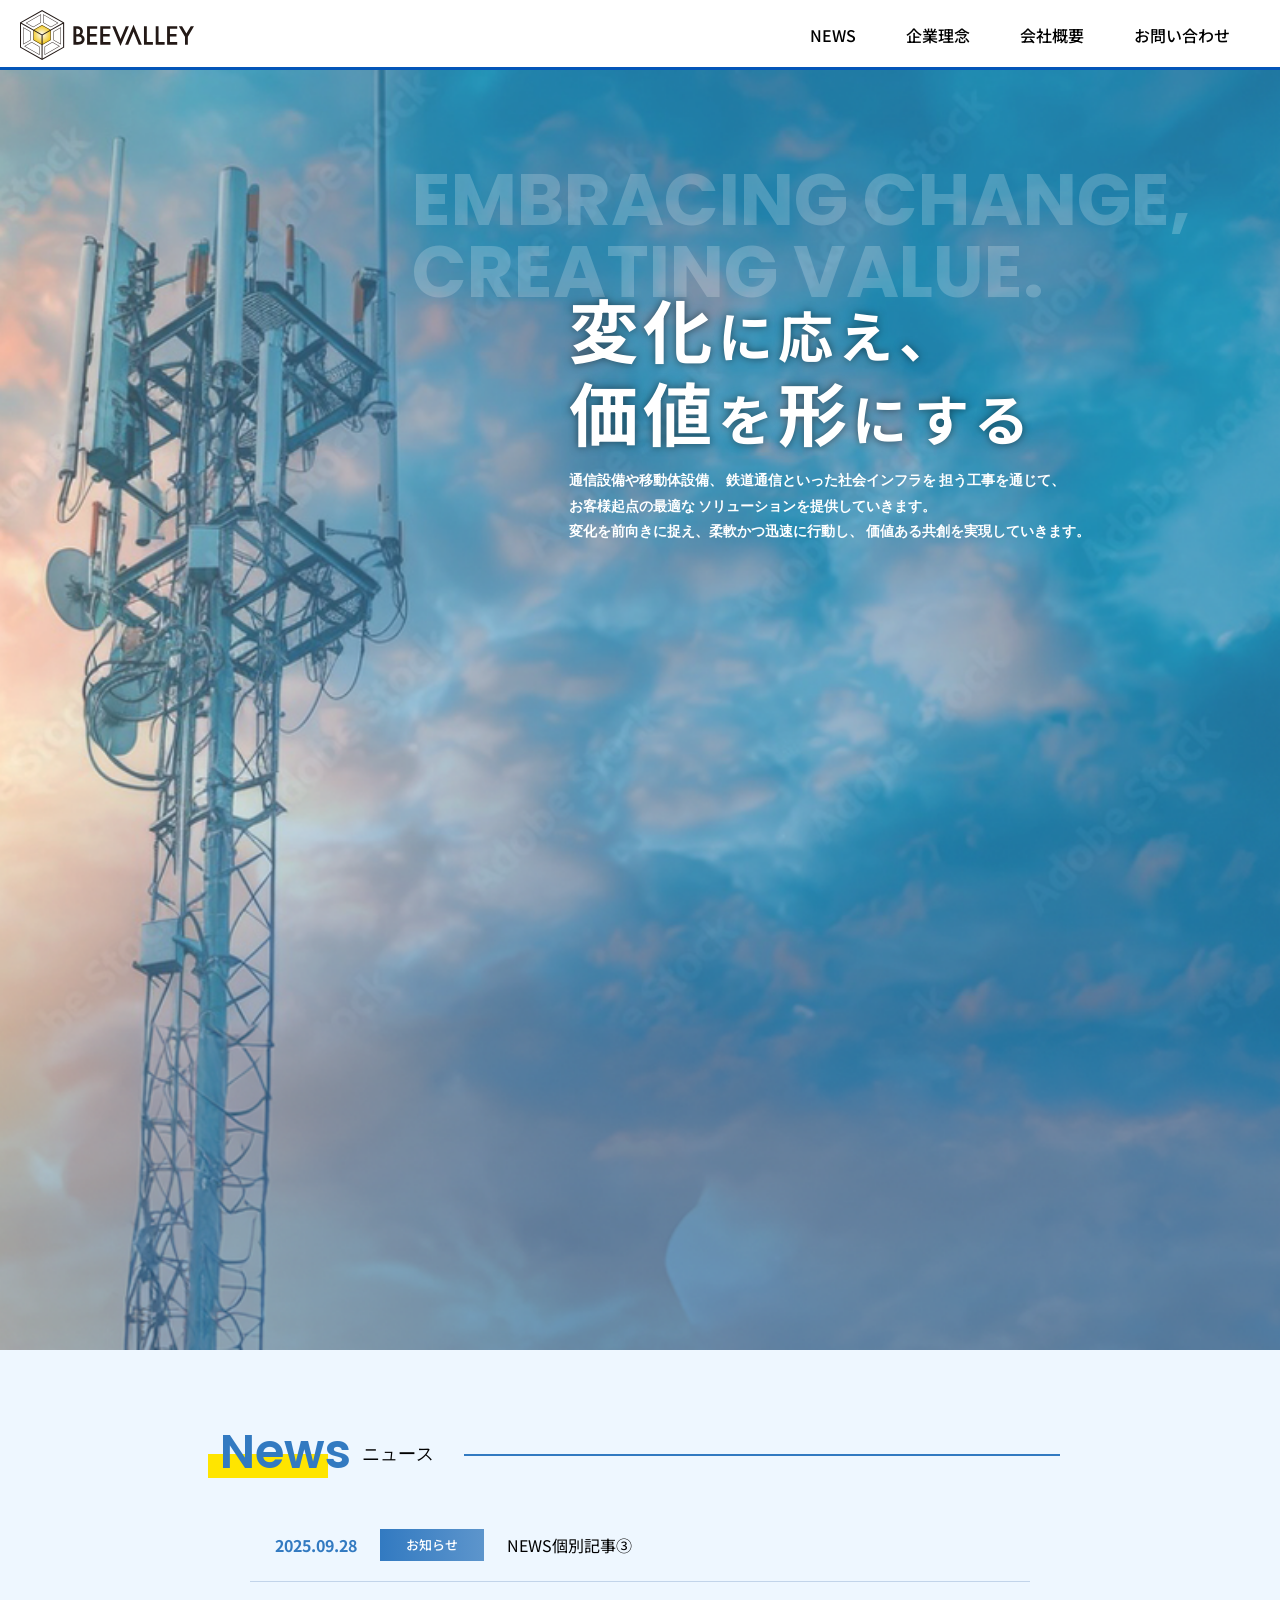
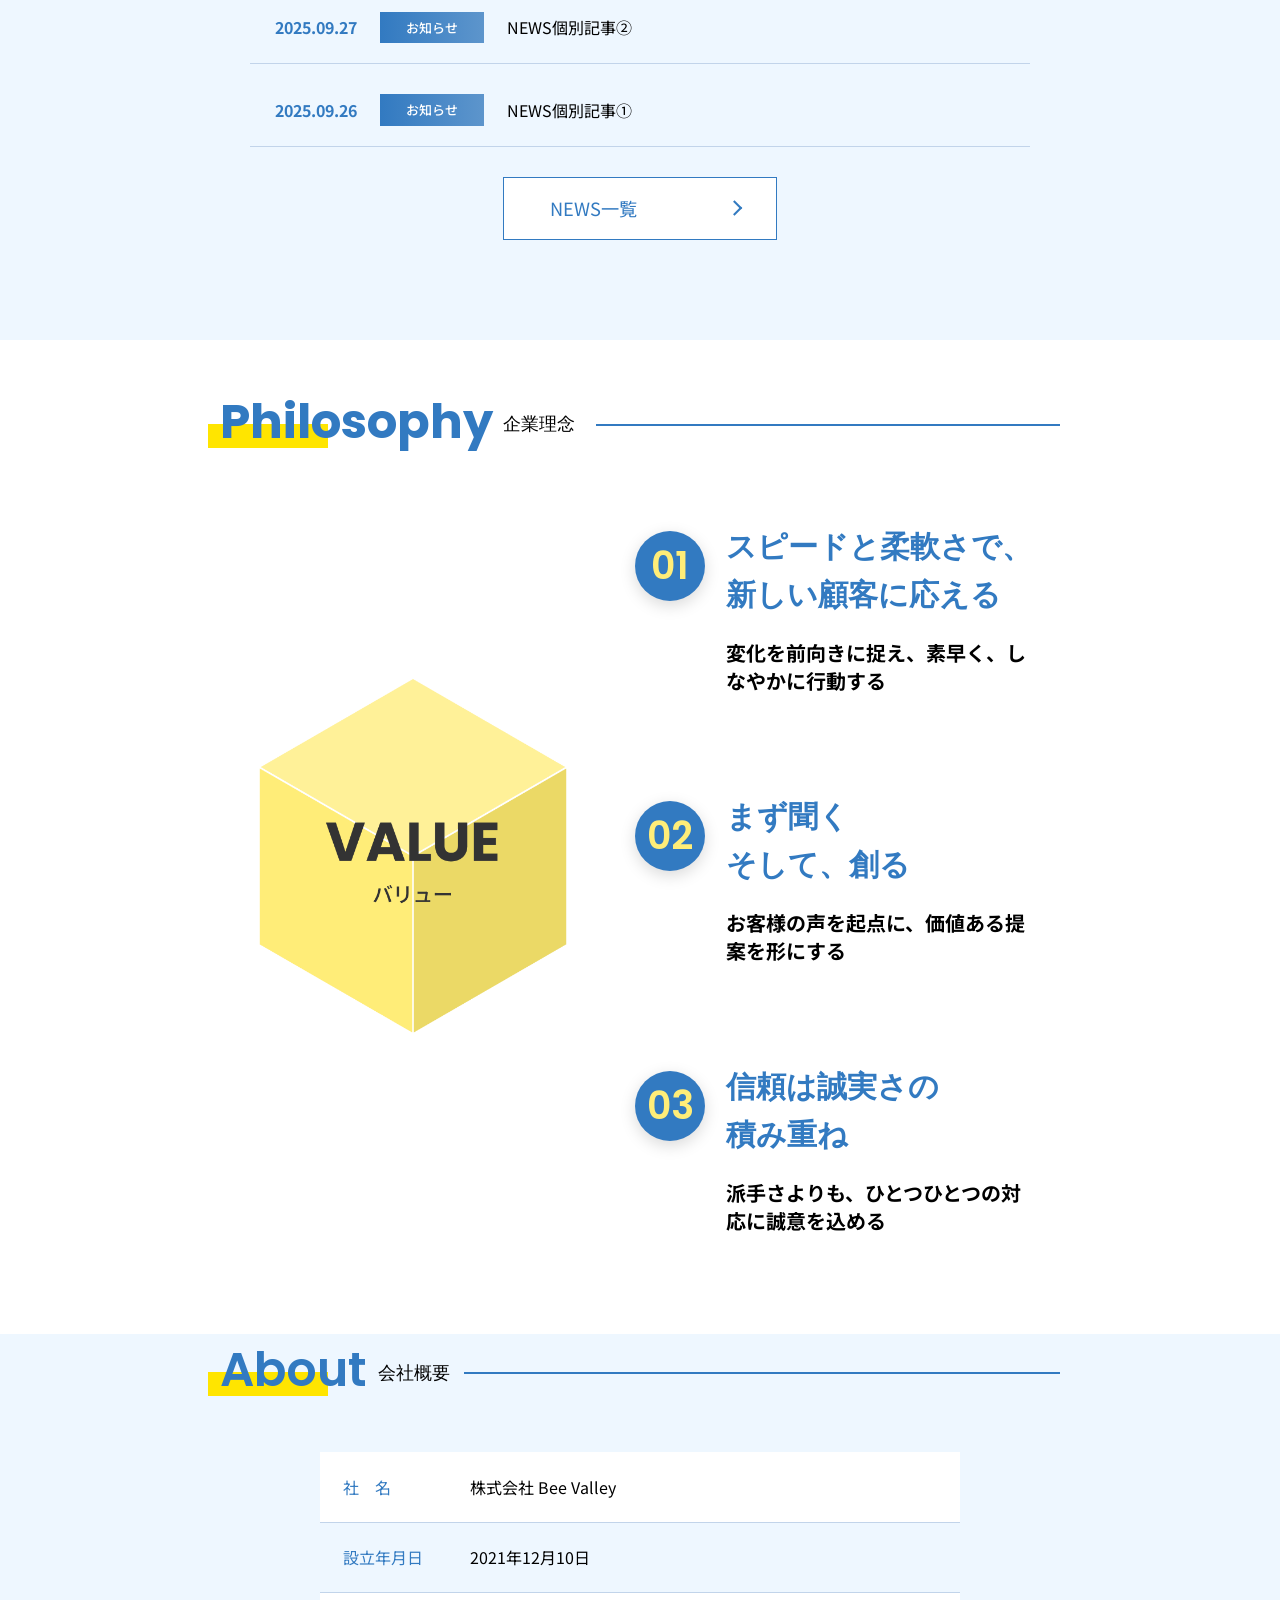
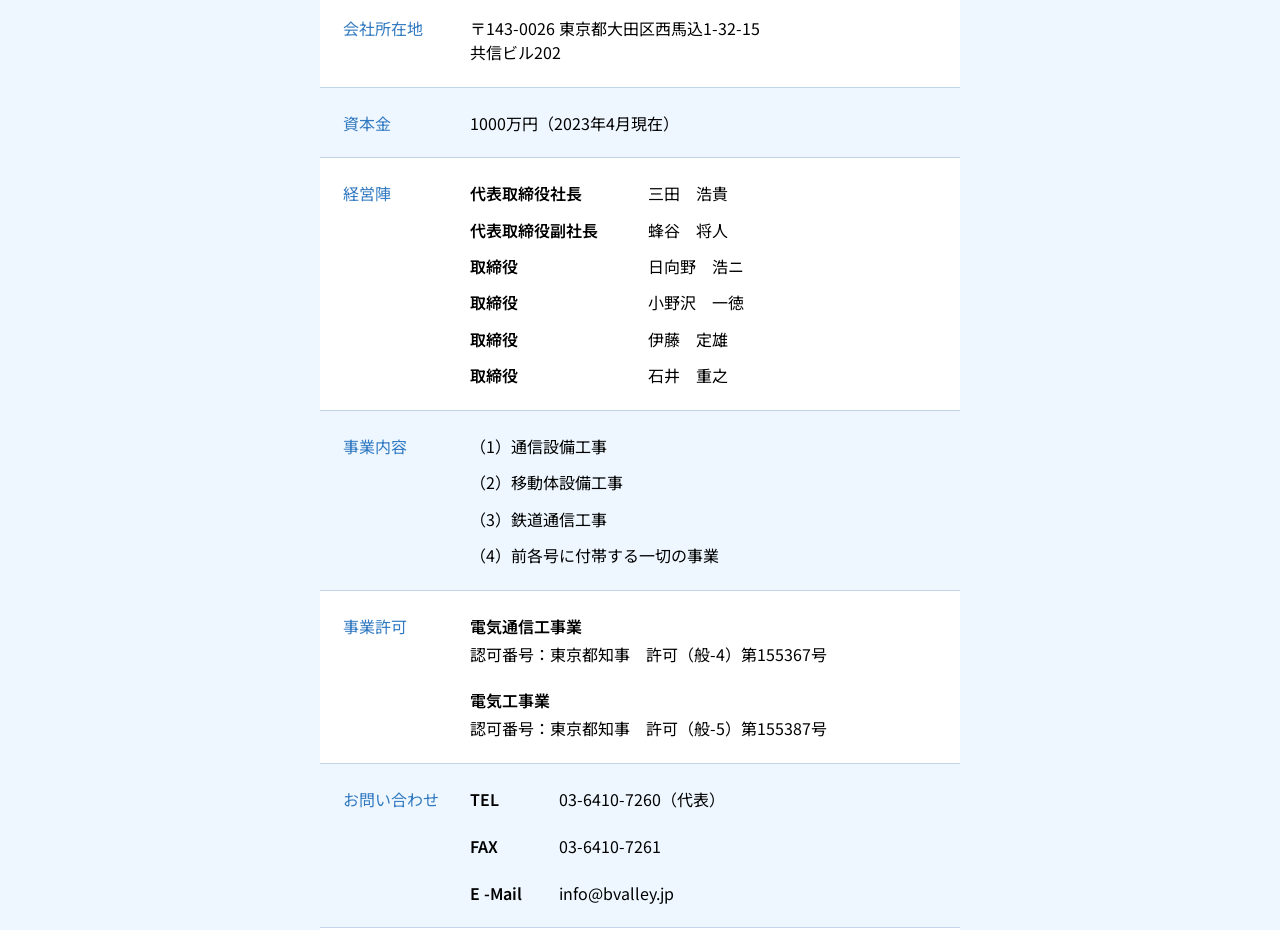
==== commit 8bb378ad: "pc版いったん終了" ====
--- a/index.html
+++ b/index.html
@@ -141,7 +141,7 @@
       <section id="overview">
         <article>
           <h2>
-            About<br>
+            About<br class="pc">
             <span>会社概要</span>
           </h2>
           <dl class="outer">
@@ -176,7 +176,7 @@
             </dd>
             <dt>事業許可</dt>
             <dd>
-              <dl class="inner">
+              <dl class="license inner">
                 <dt>電気通信工事業</dt>
                 <dd>認可番号：東京都知事　許可（般-4）第155367号</dd>
                 <dt>電気工事業</dt>
--- a/css/common.css
+++ b/css/common.css
@@ -1155,17 +1155,18 @@
     width: 464px;
   }
   .vision-box {
-    padding: 30px;
-    border-radius: 20px;
+    padding: 20px;
+    /* border-radius: 20px; */
     background-color: transparent;
-  }
-  #vision .vision-box {
-    display: flex;
+    display: grid;
+    grid-template-columns: 346px 1fr;
     gap: 30px;
-    align-items: flex-start;
-  }
-  .vision-box article {
-    flex: 1;
+    align-items: center;
+  }
+  .vision-box-img {
+    grid-column: 1;
+    grid-row: 1 / span 3;
+    align-items: center;
   }
   /* #vision .vision-box > article:nth-of-type(1),
   #vision .vision-box > article:nth-of-type(2) {
@@ -1174,23 +1175,25 @@
   #vision .vision-box > article:nth-of-type(3) {
     grid-column: 1 / -1;
   } */
+  .vision-box article {
+    grid-column: 2;
+    margin-bottom: 0;
+    padding: 34px 0 34px 110px;
+    /* border-radius: 10px; */
+  }
   .vision-box article h3 {
     font-size: 30px;
     font-family: var(--font-en);
-    font-weight: 700;
-    color: #0455B8;
-    line-height: 1;
+    font-weight: 800;
+    color: #327AC1;
+    line-height: 1.6;
   }
   .vision-box article h4 {
     margin-bottom: 15px;
     font-size: 16px;
-    font-weight: 600;
-  }
-  .vision-box article {
-    margin-bottom: 0;
-    padding: 34px 0 34px 0;
-    border-radius: 10px;
-  }
+    font-weight: 500;
+  }
+
   .vision-box article img {
     width: 313px;
     height: auto;
@@ -1224,11 +1227,11 @@
   }
   .value-item-number {
     position: absolute;
-    top: -10px;
-    left: -10px;
-    width: 63px;
-    height: 63px;
-    font-size: 35px;
+    top: 42px;
+    left: 19px;
+    width: 70px;
+    height: 70px;
+    font-size: 38px;
     z-index: 1;
   }
   .value-item-content {
@@ -1246,18 +1249,49 @@
   .value-item-content .value-item-text {
     font-size: 14px;
   }
+  #overview h2 {
+    margin-bottom: var(--s4);
+  }
   #overview dl {
-    margin-bottom: 40px;
-    grid-template-columns: 107px 1fr;
-    align-items: stretch;
+    width: 640px;
+    margin: 0 auto 40px auto;
+    display: grid;
+    grid-template-columns: 150px 1fr;
+    /* gap: 0.5em 1rem; */
     font-size: 16px;
+  }
+  #overview .outer dt {
+    /* flex: 0 0 150px; */
+    border-bottom: solid 1px #C2D4EA;
+  }
+  #overview dd {
+    padding: var(--s2) 0;
+    /* flex: 1; */
   }
   #overview dt,
   #overview dd {
-    height: 50px;
+    /* height: 50px; */
   }
   #overview dt {
-    border-bottom: solid 3px #FFE500;
+    /* border-bottom: solid 3px #FFE500; */
+  }
+  #overview .inner dt {
+    border-bottom: none;
+    font-weight: 600;
+  }
+  #overview  dl.inner {
+    width: auto;
+  }
+  #overview  dl.license.inner {
+    display: block;
+  }
+  #overview .license.inner dt {
+    margin-bottom: 4px;
+    display: block;
+    border-bottom: none;
+  }
+  #overview .license.inner dd {
+    display: block;
   }
   #overview dl.access {
     display: grid;
@@ -1286,6 +1320,10 @@
   }
   #overview .access dt:nth-of-type(odd) + dd {
     background-color: transparent;
+  }
+  .map {
+    width: 780px;
+    margin: 0 auto var(--s6) auto;
   }
   .map iframe {
   width: 100%;
@@ -1336,8 +1374,8 @@
     display: inline-block;
   }
   footer .logo {
-    width: 58px;
-    height: 40px;
+    width: 178px;
+    height: 52px;
     margin: 0;
   }
   footer .logo img {
@@ -1346,16 +1384,12 @@
     height: auto;
   }
   footer .company-name {
-    margin-left: 12px;
-    margin-bottom: 0;
-    font-size: 16px;
-    font-weight: 500;
-    vertical-align: middle;
+    display: none;
   }
   footer .copyright {
     margin-left: auto;
     margin-bottom: 0;
-    font-size: 14px;
+    font-size: 12px;
     vertical-align: middle;
   }
   .to-top {
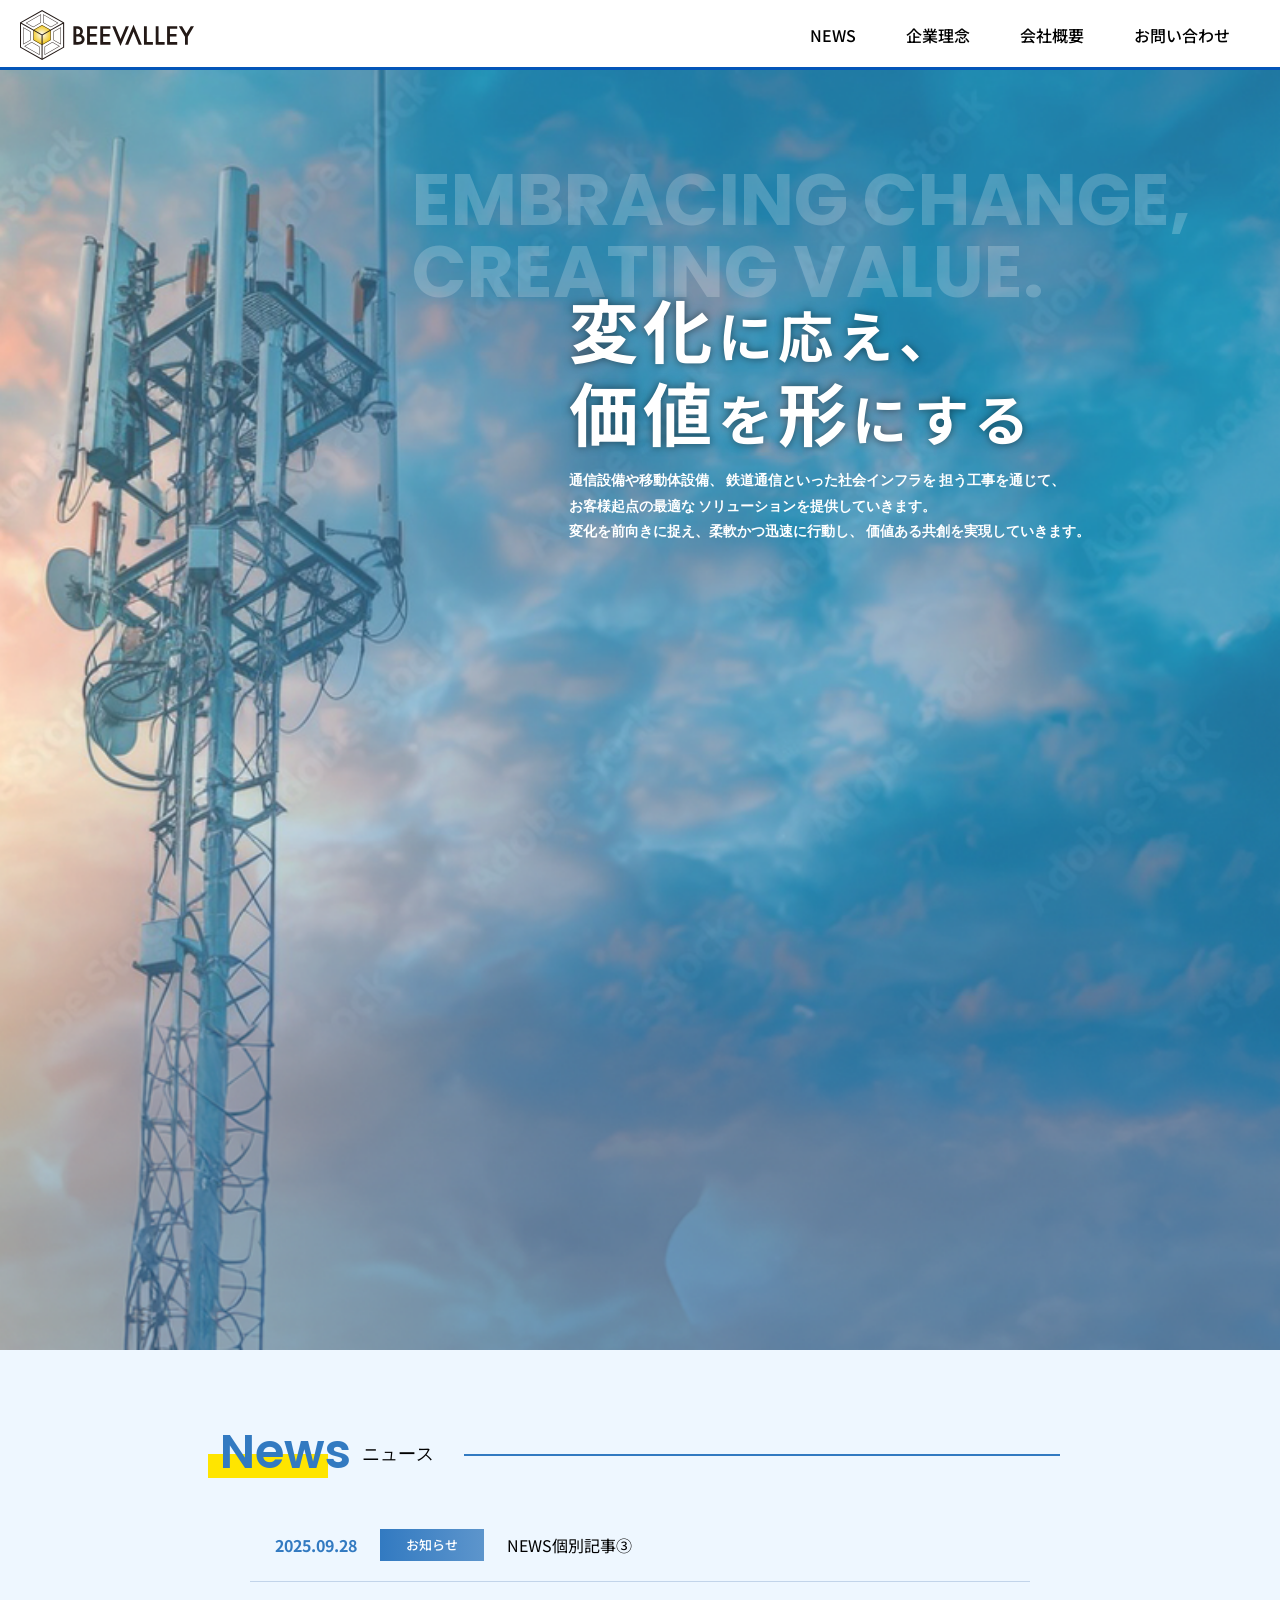
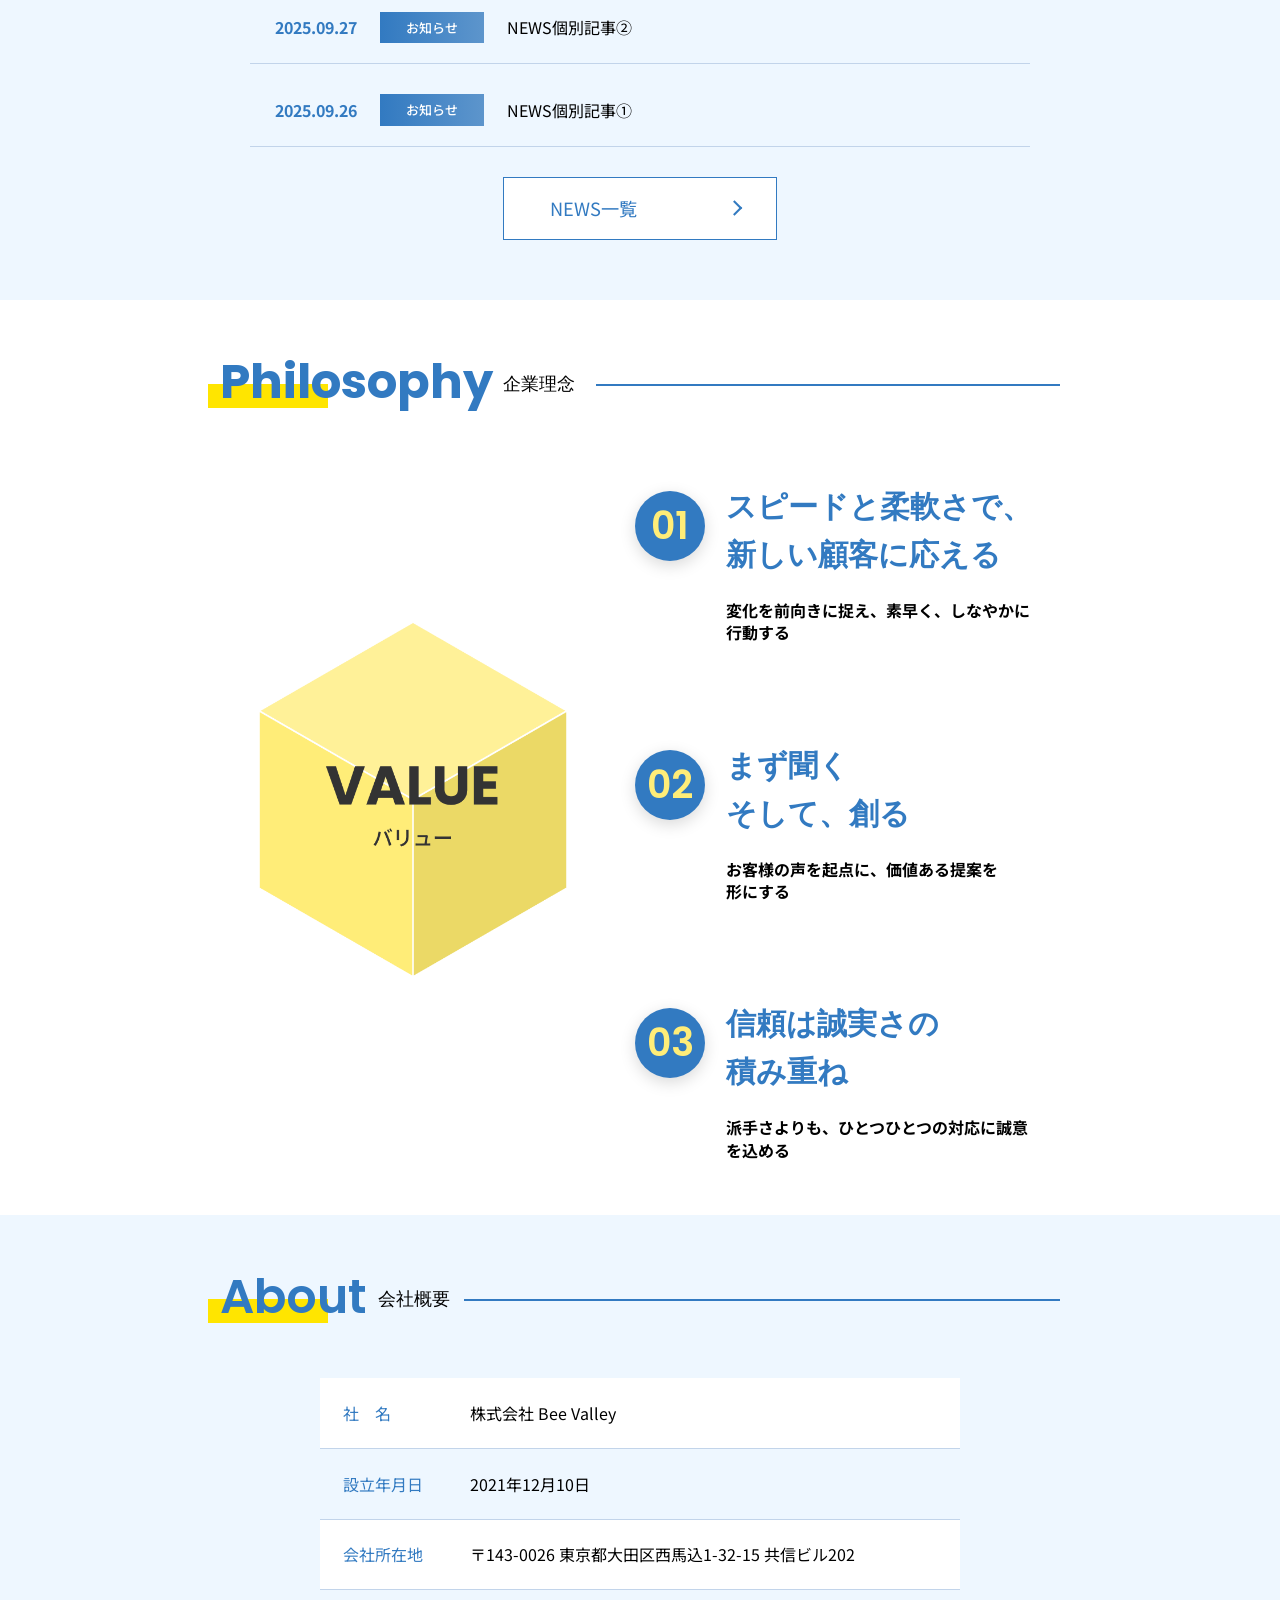
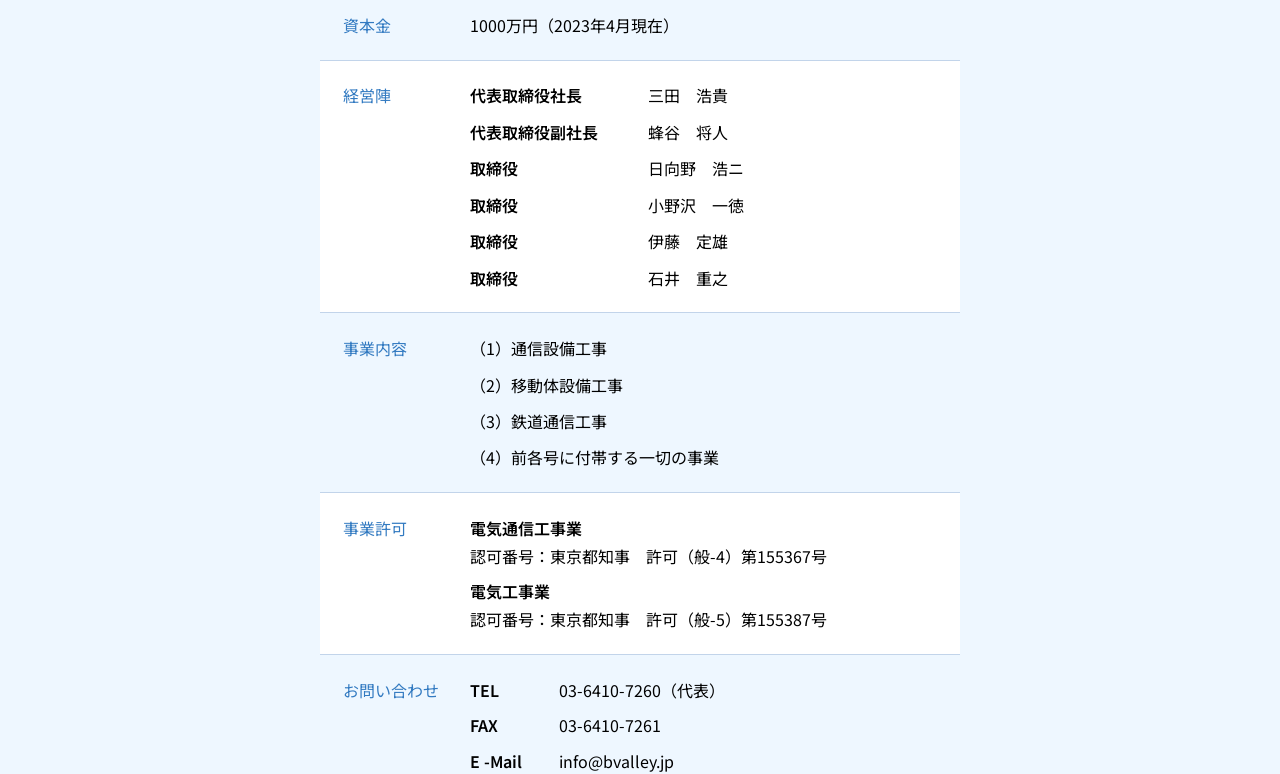
==== commit 65dd7cb2: "修正 / 不要ファイル削除" ====
--- a/index.html
+++ b/index.html
@@ -122,7 +122,7 @@
                 そして、創る
               </h3>
               <p>
-                お客様の声を起点に、価値ある提案を形にする
+                お客様の声を起点に、価値ある提案を<be class="sp">形にする
               </p>
             </article>
             <article>
@@ -150,7 +150,7 @@
             <dt>設立年月日</dt>
             <dd>2021年12月10日</dd>
             <dt>会社所在地</dt>
-            <dd>〒143-0026 東京都大田区西馬込1-32-15<br>
+            <dd>〒143-0026 東京都大田区西馬込1-32-15<br class="pc">
               共信ビル202</dd>
             <dt>資本金</dt>
             <dd>1000万円（2023年4月現在）</dd>
--- a/css/common.css
+++ b/css/common.css
@@ -98,7 +98,7 @@
   background: #fff;
   color: #000;
   font-family: 'Noto Sans JP', sans-serif;
-  font-size: 2.564rem; /* 約20px = 2.564 × 7.8px */
+  font-size: 2.564rem;
   font-weight: 400;
   line-height: 1.5;
 }
@@ -125,7 +125,7 @@
 }
 header h1 {
   width: 100%;
-  height: calc(var(--header-h) + 2px);
+  height: calc(var(--header-h) + 0.6rem);
   margin: 0 auto 0 0;
   padding: var(--s1) var(--s2);
   display: block;
@@ -182,14 +182,13 @@
 ========================================================= */
 #global-nav {
   position: fixed;
-  top: calc(var(--header-h, 56px)); /* ← めり込み防止 */
+  top: calc(var(--header-h, 56px));
   left: 0; right: 0;
   height: calc(100dvh - (var(--header-h, 56px)));
   overflow-y: auto;
   -webkit-overflow-scrolling: touch;
   overscroll-behavior: contain;
   background: rgba(255,255,255,0.9);
-  /* padding: 16px clamp(16px, 4vw, 24px) max(16px, env(safe-area-inset-bottom)); */
   text-align: center;
   clip-path: inset(0 0 100% 0);
   transition: clip-path .35s ease, visibility .35s ease;
@@ -293,7 +292,7 @@
   z-index: -1;
 }
 #main-image {
-  margin-bottom: var(--s6);
+  margin-bottom: var(--s3);
   position: relative;
   overflow: hidden;
 }
@@ -339,11 +338,10 @@
   font-family: var(--font-en);
 }
 #news {
-  /* margin-bottom: var(--s5); */
   scroll-margin-top: var(--header-h);
 }
 #news h2 { font-family: var(--font-en); }
-#news .news-box { padding: var(--s4) 0;}
+#news .news-box { padding: var(--s2) 0 var(--s4) 0;}
 #news .news-more {
   width: 30.769rem;
   height: 7.179rem;
@@ -416,16 +414,9 @@
   background-color: #FFFFFF;
 }
 #vision h2 { font-weight: 700; }
-/* #vision h3 {
-  font-size: 3.59rem;
-  font-weight: 800;
-} */
 #vision h4 { font-weight: 600; }
 .vision-box {
   text-align: center;
-  /* padding: var(--s3); */
-  /* border-radius: 2.564rem;
-  background-color: #0455B8; */
 }
 .vision-box-img {
   width: 34.615rem;
@@ -482,7 +473,6 @@
   display: grid;
   place-items: center;
   font-weight: 600;
-  /* font-family: var(--font-en); */
   font-size: 4.103rem;
   line-height: 1;
   box-shadow: 0 0.513rem 1.795rem rgba(0,0,0,.15);
@@ -515,8 +505,6 @@
   scroll-margin-top: var(--header-h);
 }
 #overview dl {
-  /* display: grid; */
-  /* grid-template-columns: 13.718rem 1fr; */
   font-size: 2.051rem;
   font-weight: 400;
   margin-bottom: var(--s4);
@@ -525,21 +513,11 @@
   display: block;
   padding: var(--s2);
   color: #327AC1;
-  /* display: flex; */
-  /* height: var(--s9); */
-  /* justify-content: center;
-  align-items: center; */
-  /* border-bottom: solid 0.769rem #FFE500; */
-  /* text-align: justify; */
 }
 #overview dd {
   display: block;
   padding: 0 var(--s2) var(--s2) var(--s2);
   border-bottom: solid 1px #C2D4EA;
-  /* display: flex; */
-  /* height: var(--s9); */
-  /* align-items: center; */
-  /* padding-left: 4.487rem; */
 }
 #overview .inner dt {
   color: #000000;
@@ -573,38 +551,6 @@
   display: grid;
   grid-template-columns: 10rem 1fr;
 }
-
-
-/* #overview dl.access {
-  display: grid;
-  grid-template-columns: 16rem 1fr;
-  align-items: stretch;
-  gap: 0.75rem 0;
-  margin-bottom: var(--s4);
-}
-#overview .access dt {
-  border-right: solid 1px #000000;
-  border-bottom: none;
-  display: flex;
-  height: auto;
-  align-items: center;
-  justify-content: flex-start;
-  padding: .8rem 1rem;
-  text-align: left;
-  background-color: transparent;
-}
-#overview .access dd {
-  display: flex;
-  flex-direction: column;
-  align-items: flex-start;
-  gap: 0.75rem;
-  height: auto;
-  background-color: transparent;
-}
-#overview .access dt:nth-of-type(odd) + dd {
-  background-color: transparent;
-} */
-
 #overview dd li {
   list-style: none;
   margin-bottom: 1.4rem;
@@ -623,7 +569,7 @@
 }
 .map iframe {
   width: 100%;
-  aspect-ratio: 4 / 3; /* 元の960×400の比率を再現 */
+  aspect-ratio: 4 / 3;
   display: block;
 }
 #overview #contact {
@@ -743,8 +689,8 @@
   position: fixed;
   right: var(--s3);
   bottom: max(var(--s3), calc(env(safe-area-inset-bottom) + 12px));
-  width: var(--s8);
-  height: var(--s8);
+  width: var(--s5);
+  height: var(--s5);
   z-index: 20;
   cursor: pointer;
   opacity: 0;
@@ -1059,7 +1005,6 @@
     font-weight: bold;
     margin-bottom: 0;
     padding: 0;
-    /* background-color: #0455B8; */
     display: inline-block;
     letter-spacing: 0.6rem;
     color: #FFFFFF;
@@ -1082,11 +1027,12 @@
   #overview,
   #group {
     width: 840px;
-    margin: 0 auto 70px auto;
+    margin: 0 auto 30px auto;
   }
   #vision {
     width: 100%;
     margin: 0;
+    padding: var(--s4) 0 0 0;
     background-color: #FFFFFF;
   }
   h2 {
@@ -1135,7 +1081,6 @@
   .news-label {
     font-size: 13px;
     padding: 6px 26px;
-    /* border-radius: 20px; */
   }
   .news-title {
     width: auto;
@@ -1156,7 +1101,6 @@
   }
   .vision-box {
     padding: 20px;
-    /* border-radius: 20px; */
     background-color: transparent;
     display: grid;
     grid-template-columns: 346px 1fr;
@@ -1168,18 +1112,10 @@
     grid-row: 1 / span 3;
     align-items: center;
   }
-  /* #vision .vision-box > article:nth-of-type(1),
-  #vision .vision-box > article:nth-of-type(2) {
-    grid-column: auto;
-  }
-  #vision .vision-box > article:nth-of-type(3) {
-    grid-column: 1 / -1;
-  } */
   .vision-box article {
     grid-column: 2;
     margin-bottom: 0;
     padding: 34px 0 34px 110px;
-    /* border-radius: 10px; */
   }
   .vision-box article h3 {
     font-size: 30px;
@@ -1201,7 +1137,7 @@
   }
   .vision-box article p {
     margin-top: 20px;
-    font-size: 20px;
+    font-size: 16px;
     font-weight: 700;
     line-height: 1.4;
   }
@@ -1249,6 +1185,9 @@
   .value-item-content .value-item-text {
     font-size: 14px;
   }
+  #overview {
+    margin: var(--s4) auto;
+  }
   #overview h2 {
     margin-bottom: var(--s4);
   }
@@ -1257,23 +1196,13 @@
     margin: 0 auto 40px auto;
     display: grid;
     grid-template-columns: 150px 1fr;
-    /* gap: 0.5em 1rem; */
     font-size: 16px;
   }
   #overview .outer dt {
-    /* flex: 0 0 150px; */
     border-bottom: solid 1px #C2D4EA;
   }
   #overview dd {
     padding: var(--s2) 0;
-    /* flex: 1; */
-  }
-  #overview dt,
-  #overview dd {
-    /* height: 50px; */
-  }
-  #overview dt {
-    /* border-bottom: solid 3px #FFE500; */
   }
   #overview .inner dt {
     border-bottom: none;
@@ -1321,13 +1250,17 @@
   #overview .access dt:nth-of-type(odd) + dd {
     background-color: transparent;
   }
+  #overview .inner dt:nth-of-type(odd) + dd,
+  #overview .inner dt:nth-of-type(even) + dd {
+    padding-bottom: var(--s1);
+  }
   .map {
     width: 780px;
     margin: 0 auto var(--s6) auto;
   }
   .map iframe {
   width: 100%;
-  aspect-ratio: 24 / 10; /* 元の960×400の比率を再現 */
+  aspect-ratio: 24 / 10;
   display: block;
 }
   #group h4 {
